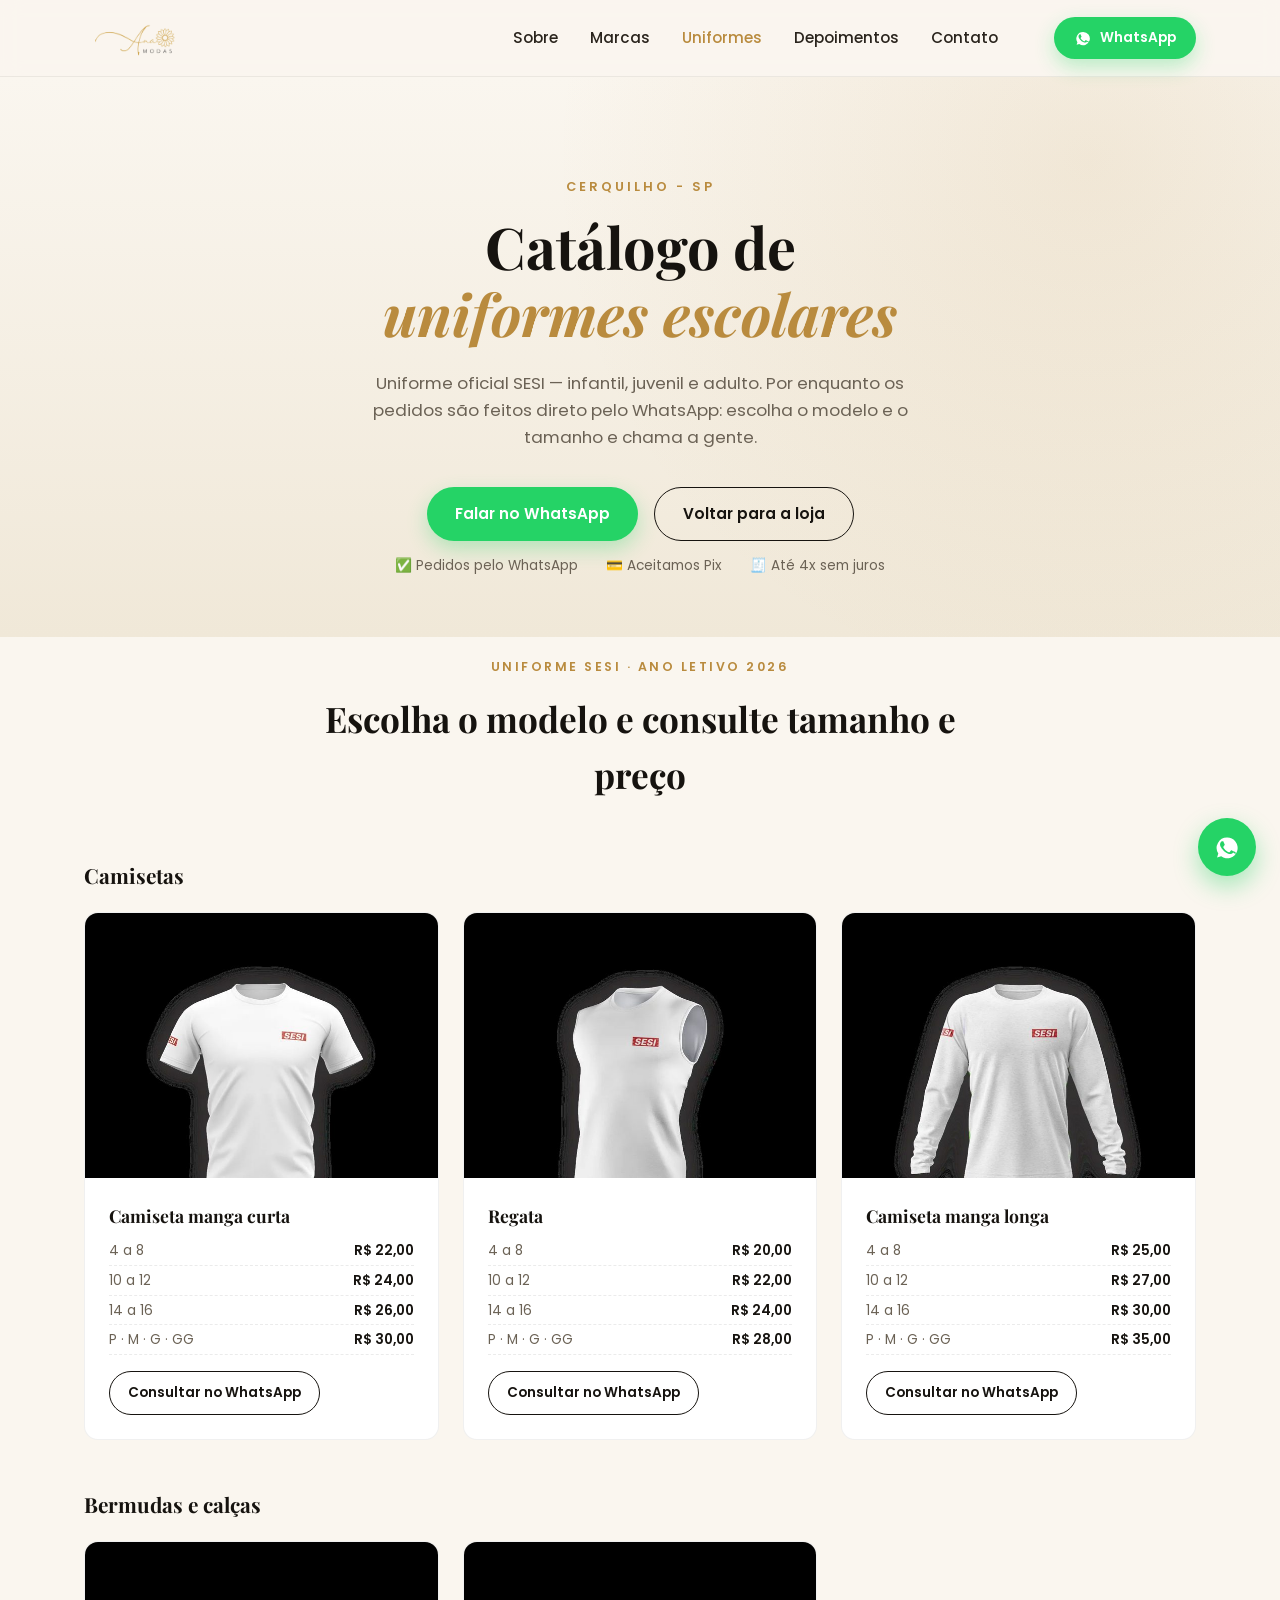
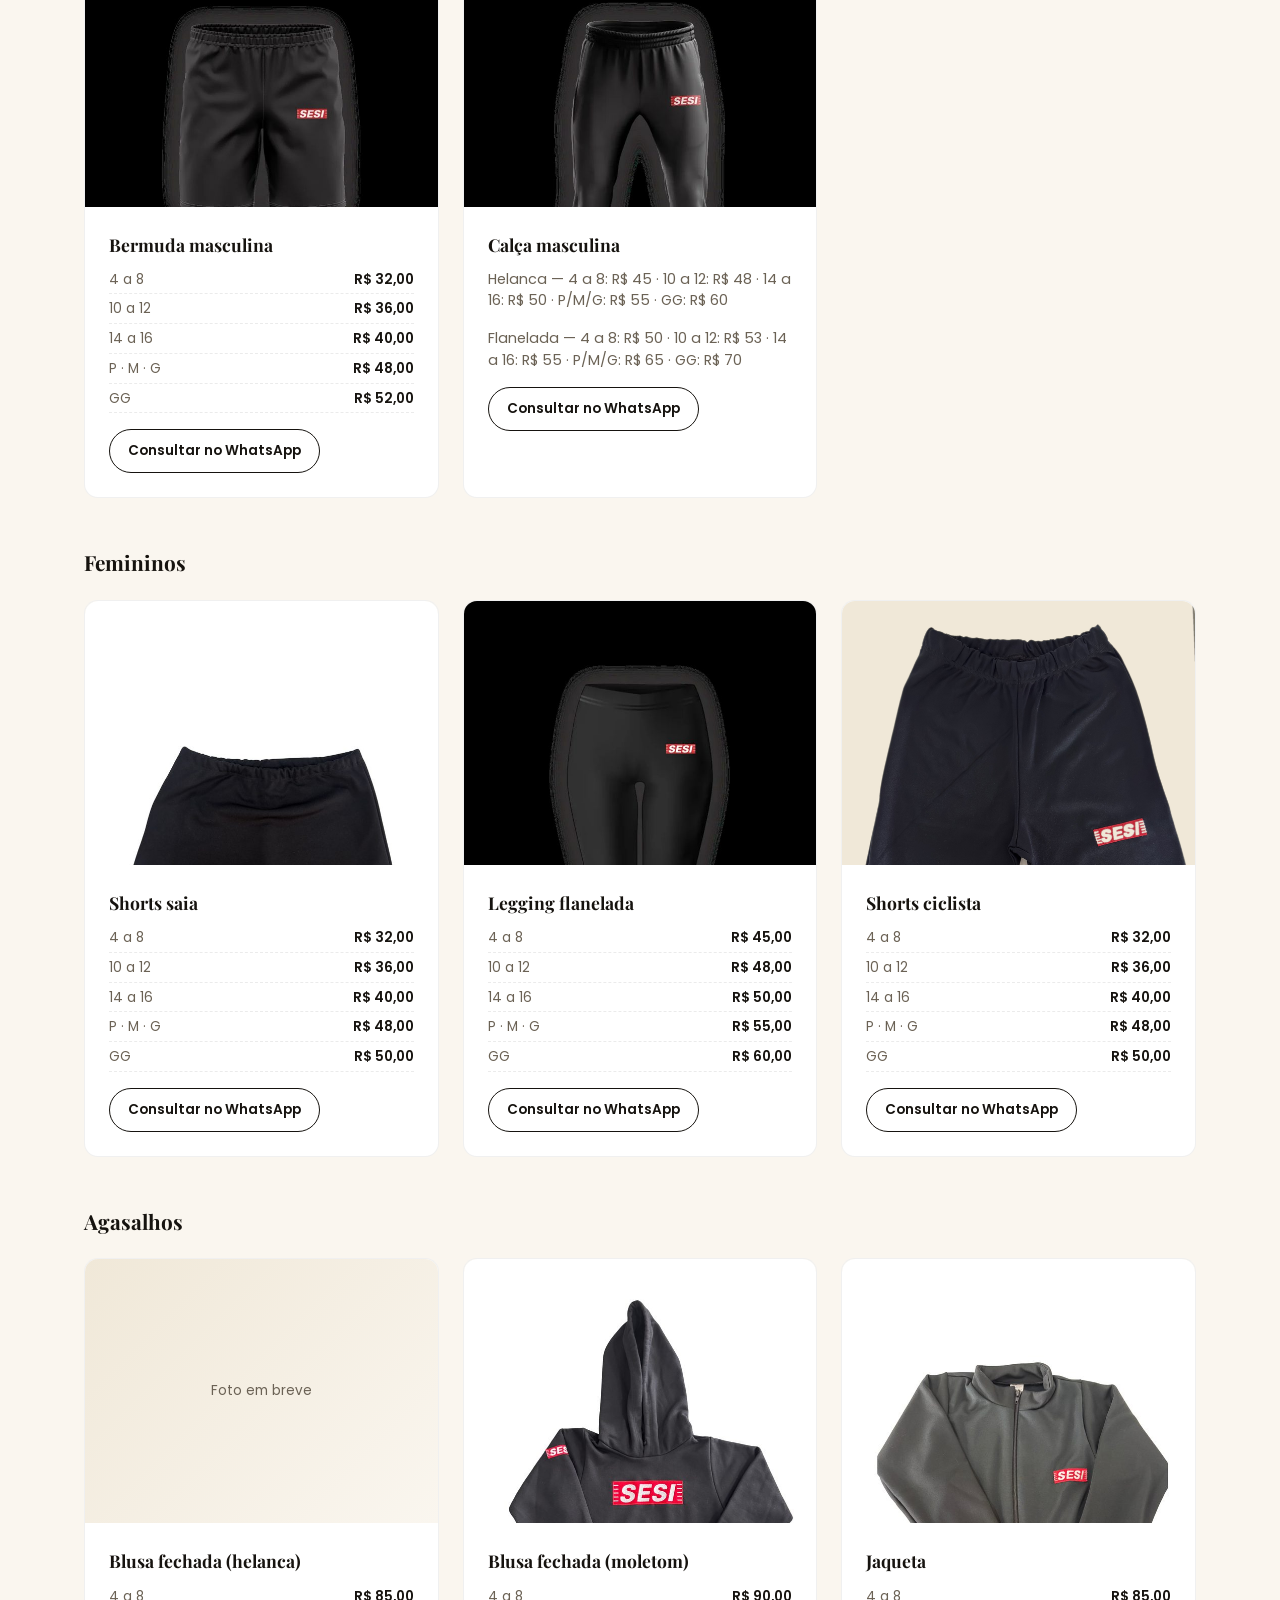
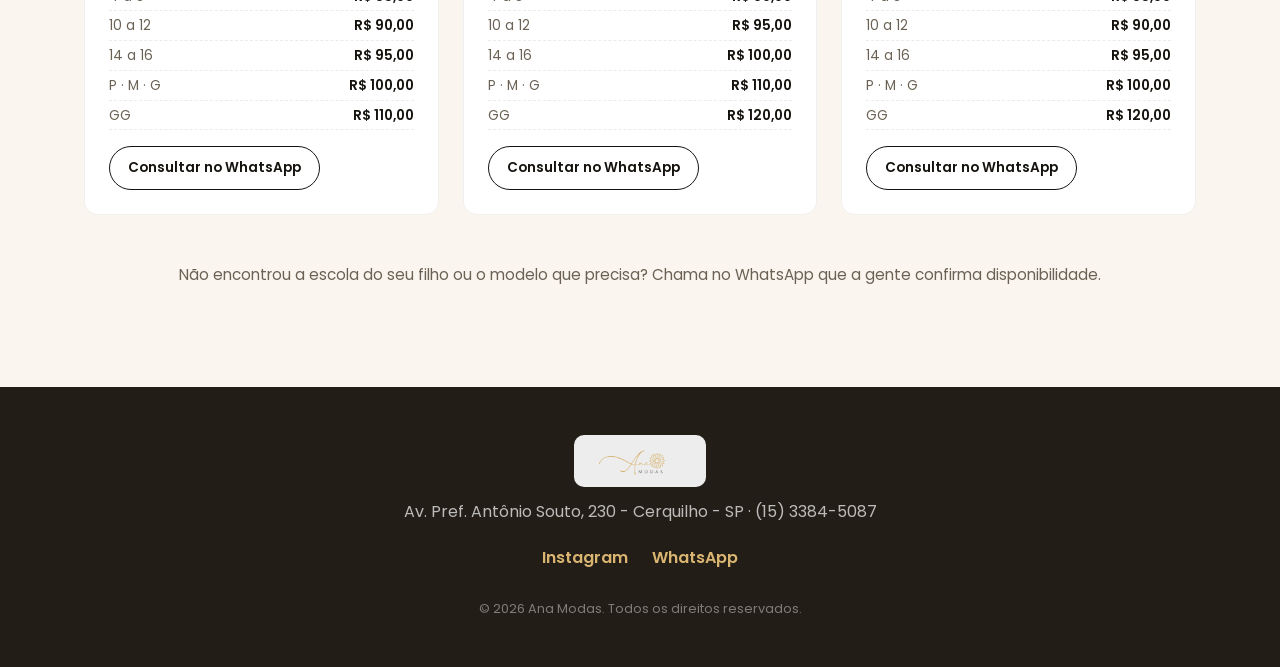
==== uniformes.html @ dacbe4e4 "first commit" ====
<!DOCTYPE html>
<html lang="pt-BR">
<head>
<meta charset="UTF-8">
<meta name="viewport" content="width=device-width, initial-scale=1.0">
<title>Catálogo de Uniformes Escolares | Ana Modas - Cerquilho SP</title>
<meta name="description" content="Catálogo de uniformes escolares da Ana Modas, em Cerquilho - SP. Confira os modelos disponíveis e consulte pelo WhatsApp.">

<link rel="preconnect" href="https://fonts.googleapis.com">
<link rel="preconnect" href="https://fonts.gstatic.com" crossorigin>
<link href="https://fonts.googleapis.com/css2?family=Playfair+Display:ital,wght@0,500;0,600;0,700;1,500&family=Poppins:wght@300;400;500;600;700&display=swap" rel="stylesheet">

<link rel="stylesheet" href="css/style.css?v=5">
</head>
<body>

<!-- HEADER -->
<header class="header" id="header">
  <div class="container header__inner">
    <a href="index.html" class="logo">
      <img src="assets/logo.png" alt="Ana Modas" class="logo__img">
    </a>

    <nav class="nav" id="nav">
      <a href="index.html#sobre">Sobre</a>
      <a href="index.html#marcas">Marcas</a>
      <a href="uniformes.html" class="nav--active">Uniformes</a>
      <a href="index.html#depoimentos">Depoimentos</a>
      <a href="index.html#contato">Contato</a>
    </nav>

    <a href="https://wa.me/551533845087?text=Ol%C3%A1!%20Vi%20o%20cat%C3%A1logo%20de%20uniformes%20no%20site%20e%20gostaria%20de%20saber%20mais." class="btn btn--whatsapp header__cta" target="_blank" rel="noopener">
      <svg viewBox="0 0 24 24" width="18" height="18" fill="currentColor"><path d="M12.04 3.9a8.9 8.9 0 0 0-7.5 13.7L3.5 21l3.5-1a8.9 8.9 0 1 0 5-16.1Zm5.2 12.8c-.2.6-1.3 1.2-1.8 1.3-.5.1-1 .1-1.7-.1-.4-.1-1-.3-1.6-.6-2.9-1.3-4.8-4.2-4.9-4.4-.1-.2-1.2-1.6-1.2-3s.7-2.1 1-2.4c.3-.3.6-.4.8-.4h.6c.2 0 .4 0 .6.5.2.6.8 2 .9 2.1.1.2.1.4 0 .6-.1.2-.2.4-.4.6-.2.2-.4.5-.5.6-.2.2-.4.4-.2.8.2.4.9 1.5 1.9 2.4 1.3 1.2 2.4 1.5 2.8 1.7.4.2.6.2.8-.1.2-.2.8-1 1.1-1.3.3-.3.5-.2.8-.1.3.1 2 1 2.4 1.1.4.2.6.3.7.4.1.3.1.9-.1 1.5Z"/></svg>
      <span>WhatsApp</span>
    </a>

    <button class="nav-toggle" id="navToggle" aria-label="Abrir menu">
      <span></span><span></span><span></span>
    </button>
  </div>
</header>

<!-- HERO -->
<section class="hero hero--catalogo" id="top">
  <div class="container hero__inner">
    <p class="hero__eyebrow">Cerquilho - SP</p>
    <h1 class="hero__title">Catálogo de<br><em>uniformes escolares</em></h1>
    <p class="hero__text">
      Uniforme oficial SESI — infantil, juvenil e adulto. Por enquanto os pedidos
      são feitos direto pelo WhatsApp: escolha o modelo e o tamanho e chama a gente.
    </p>
    <div class="hero__actions">
      <a href="https://wa.me/551533845087?text=Ol%C3%A1!%20Vi%20o%20cat%C3%A1logo%20de%20uniformes%20no%20site%20e%20gostaria%20de%20saber%20mais." class="btn btn--whatsapp" target="_blank" rel="noopener">Falar no WhatsApp</a>
      <a href="index.html" class="btn btn--ghost">Voltar para a loja</a>
    </div>
    <div class="catalogo__perks">
      <span>✅ Pedidos pelo WhatsApp</span>
      <span>💳 Aceitamos Pix</span>
      <span>🧾 Até 4x sem juros</span>
    </div>
  </div>
</section>

<!-- CATÁLOGO SESI -->
<section class="catalogo">
  <div class="container">
    <span class="section-tag section-tag--center">Uniforme SESI · ano letivo 2026</span>
    <h2 class="section-title">Escolha o modelo e consulte tamanho e preço</h2>

    <h3 class="catalogo__group-title">Camisetas</h3>
    <div class="catalogo__grid">
      <article class="uniforme-card">
        <img class="uniforme-card__img" src="assets/uniformes/camiseta-manga-curta.jpg" alt="Camiseta manga curta do uniforme SESI">
        <div class="uniforme-card__body">
          <h3>Camiseta manga curta</h3>
          <ul class="uniforme-card__prices">
            <li><span>4 a 8</span><strong>R$ 22,00</strong></li>
            <li><span>10 a 12</span><strong>R$ 24,00</strong></li>
            <li><span>14 a 16</span><strong>R$ 26,00</strong></li>
            <li><span>P · M · G · GG</span><strong>R$ 30,00</strong></li>
          </ul>
          <a href="https://wa.me/551533845087?text=Ol%C3%A1!%20Tenho%20interesse%20na%20Camiseta%20manga%20curta%20SESI." class="btn btn--ghost btn--sm" target="_blank" rel="noopener">Consultar no WhatsApp</a>
        </div>
      </article>

      <article class="uniforme-card">
        <img class="uniforme-card__img" src="assets/uniformes/regata.jpg" alt="Regata do uniforme SESI">
        <div class="uniforme-card__body">
          <h3>Regata</h3>
          <ul class="uniforme-card__prices">
            <li><span>4 a 8</span><strong>R$ 20,00</strong></li>
            <li><span>10 a 12</span><strong>R$ 22,00</strong></li>
            <li><span>14 a 16</span><strong>R$ 24,00</strong></li>
            <li><span>P · M · G · GG</span><strong>R$ 28,00</strong></li>
          </ul>
          <a href="https://wa.me/551533845087?text=Ol%C3%A1!%20Tenho%20interesse%20na%20Regata%20SESI." class="btn btn--ghost btn--sm" target="_blank" rel="noopener">Consultar no WhatsApp</a>
        </div>
      </article>

      <article class="uniforme-card">
        <img class="uniforme-card__img" src="assets/uniformes/camiseta-manga-longa.jpg" alt="Camiseta manga longa do uniforme SESI">
        <div class="uniforme-card__body">
          <h3>Camiseta manga longa</h3>
          <ul class="uniforme-card__prices">
            <li><span>4 a 8</span><strong>R$ 25,00</strong></li>
            <li><span>10 a 12</span><strong>R$ 27,00</strong></li>
            <li><span>14 a 16</span><strong>R$ 30,00</strong></li>
            <li><span>P · M · G · GG</span><strong>R$ 35,00</strong></li>
          </ul>
          <a href="https://wa.me/551533845087?text=Ol%C3%A1!%20Tenho%20interesse%20na%20Camiseta%20manga%20longa%20SESI." class="btn btn--ghost btn--sm" target="_blank" rel="noopener">Consultar no WhatsApp</a>
        </div>
      </article>
    </div>

    <h3 class="catalogo__group-title">Bermudas e calças</h3>
    <div class="catalogo__grid">
      <article class="uniforme-card">
        <img class="uniforme-card__img" src="assets/uniformes/bermuda-masculina.jpg" alt="Bermuda masculina do uniforme SESI">
        <div class="uniforme-card__body">
          <h3>Bermuda masculina</h3>
          <ul class="uniforme-card__prices">
            <li><span>4 a 8</span><strong>R$ 32,00</strong></li>
            <li><span>10 a 12</span><strong>R$ 36,00</strong></li>
            <li><span>14 a 16</span><strong>R$ 40,00</strong></li>
            <li><span>P · M · G</span><strong>R$ 48,00</strong></li>
            <li><span>GG</span><strong>R$ 52,00</strong></li>
          </ul>
          <a href="https://wa.me/551533845087?text=Ol%C3%A1!%20Tenho%20interesse%20na%20Bermuda%20masculina%20SESI." class="btn btn--ghost btn--sm" target="_blank" rel="noopener">Consultar no WhatsApp</a>
        </div>
      </article>

      <article class="uniforme-card">
        <img class="uniforme-card__img" src="assets/uniformes/calca-masculina.jpg" alt="Calça masculina do uniforme SESI">
        <div class="uniforme-card__body">
          <h3>Calça masculina</h3>
          <p class="uniforme-card__variant">Helanca — 4 a 8: R$ 45 · 10 a 12: R$ 48 · 14 a 16: R$ 50 · P/M/G: R$ 55 · GG: R$ 60</p>
          <p class="uniforme-card__variant">Flanelada — 4 a 8: R$ 50 · 10 a 12: R$ 53 · 14 a 16: R$ 55 · P/M/G: R$ 65 · GG: R$ 70</p>
          <a href="https://wa.me/551533845087?text=Ol%C3%A1!%20Tenho%20interesse%20na%20Cal%C3%A7a%20masculina%20SESI." class="btn btn--ghost btn--sm" target="_blank" rel="noopener">Consultar no WhatsApp</a>
        </div>
      </article>
    </div>

    <h3 class="catalogo__group-title">Femininos</h3>
    <div class="catalogo__grid">
      <article class="uniforme-card">
        <img class="uniforme-card__img" src="assets/uniformes/shorts-saia.jpg" alt="Shorts saia do uniforme SESI">
        <div class="uniforme-card__body">
          <h3>Shorts saia</h3>
          <ul class="uniforme-card__prices">
            <li><span>4 a 8</span><strong>R$ 32,00</strong></li>
            <li><span>10 a 12</span><strong>R$ 36,00</strong></li>
            <li><span>14 a 16</span><strong>R$ 40,00</strong></li>
            <li><span>P · M · G</span><strong>R$ 48,00</strong></li>
            <li><span>GG</span><strong>R$ 50,00</strong></li>
          </ul>
          <a href="https://wa.me/551533845087?text=Ol%C3%A1!%20Tenho%20interesse%20no%20Shorts%20saia%20SESI." class="btn btn--ghost btn--sm" target="_blank" rel="noopener">Consultar no WhatsApp</a>
        </div>
      </article>

      <article class="uniforme-card">
        <img class="uniforme-card__img" src="assets/uniformes/legging-flanelada.jpg" alt="Legging flanelada do uniforme SESI">
        <div class="uniforme-card__body">
          <h3>Legging flanelada</h3>
          <ul class="uniforme-card__prices">
            <li><span>4 a 8</span><strong>R$ 45,00</strong></li>
            <li><span>10 a 12</span><strong>R$ 48,00</strong></li>
            <li><span>14 a 16</span><strong>R$ 50,00</strong></li>
            <li><span>P · M · G</span><strong>R$ 55,00</strong></li>
            <li><span>GG</span><strong>R$ 60,00</strong></li>
          </ul>
          <a href="https://wa.me/551533845087?text=Ol%C3%A1!%20Tenho%20interesse%20na%20Legging%20flanelada%20SESI." class="btn btn--ghost btn--sm" target="_blank" rel="noopener">Consultar no WhatsApp</a>
        </div>
      </article>

      <article class="uniforme-card">
        <img class="uniforme-card__img" src="assets/uniformes/shorts-ciclista.png" alt="Shorts ciclista do uniforme SESI">
        <div class="uniforme-card__body">
          <h3>Shorts ciclista</h3>
          <ul class="uniforme-card__prices">
            <li><span>4 a 8</span><strong>R$ 32,00</strong></li>
            <li><span>10 a 12</span><strong>R$ 36,00</strong></li>
            <li><span>14 a 16</span><strong>R$ 40,00</strong></li>
            <li><span>P · M · G</span><strong>R$ 48,00</strong></li>
            <li><span>GG</span><strong>R$ 50,00</strong></li>
          </ul>
          <a href="https://wa.me/551533845087?text=Ol%C3%A1!%20Tenho%20interesse%20no%20Shorts%20ciclista%20SESI." class="btn btn--ghost btn--sm" target="_blank" rel="noopener">Consultar no WhatsApp</a>
        </div>
      </article>
    </div>

    <h3 class="catalogo__group-title">Agasalhos</h3>
    <div class="catalogo__grid">
      <article class="uniforme-card">
        <div class="uniforme-card__img uniforme-card__img--placeholder" aria-hidden="true">Foto em breve</div>
        <div class="uniforme-card__body">
          <h3>Blusa fechada (helanca)</h3>
          <ul class="uniforme-card__prices">
            <li><span>4 a 8</span><strong>R$ 85,00</strong></li>
            <li><span>10 a 12</span><strong>R$ 90,00</strong></li>
            <li><span>14 a 16</span><strong>R$ 95,00</strong></li>
            <li><span>P · M · G</span><strong>R$ 100,00</strong></li>
            <li><span>GG</span><strong>R$ 110,00</strong></li>
          </ul>
          <a href="https://wa.me/551533845087?text=Ol%C3%A1!%20Tenho%20interesse%20na%20Blusa%20fechada%20(helanca)%20SESI." class="btn btn--ghost btn--sm" target="_blank" rel="noopener">Consultar no WhatsApp</a>
        </div>
      </article>

      <article class="uniforme-card">
        <img class="uniforme-card__img" src="assets/uniformes/blusa-moletom.jpg" alt="Blusa fechada em moletom do uniforme SESI">
        <div class="uniforme-card__body">
          <h3>Blusa fechada (moletom)</h3>
          <ul class="uniforme-card__prices">
            <li><span>4 a 8</span><strong>R$ 90,00</strong></li>
            <li><span>10 a 12</span><strong>R$ 95,00</strong></li>
            <li><span>14 a 16</span><strong>R$ 100,00</strong></li>
            <li><span>P · M · G</span><strong>R$ 110,00</strong></li>
            <li><span>GG</span><strong>R$ 120,00</strong></li>
          </ul>
          <a href="https://wa.me/551533845087?text=Ol%C3%A1!%20Tenho%20interesse%20na%20Blusa%20fechada%20(moletom)%20SESI." class="btn btn--ghost btn--sm" target="_blank" rel="noopener">Consultar no WhatsApp</a>
        </div>
      </article>

      <article class="uniforme-card">
        <img class="uniforme-card__img" src="assets/uniformes/jaqueta.jpg" alt="Jaqueta do uniforme SESI">
        <div class="uniforme-card__body">
          <h3>Jaqueta</h3>
          <ul class="uniforme-card__prices">
            <li><span>4 a 8</span><strong>R$ 85,00</strong></li>
            <li><span>10 a 12</span><strong>R$ 90,00</strong></li>
            <li><span>14 a 16</span><strong>R$ 95,00</strong></li>
            <li><span>P · M · G</span><strong>R$ 100,00</strong></li>
            <li><span>GG</span><strong>R$ 120,00</strong></li>
          </ul>
          <a href="https://wa.me/551533845087?text=Ol%C3%A1!%20Tenho%20interesse%20na%20Jaqueta%20SESI." class="btn btn--ghost btn--sm" target="_blank" rel="noopener">Consultar no WhatsApp</a>
        </div>
      </article>
    </div>

    <p class="catalogo__note">Não encontrou a escola do seu filho ou o modelo que precisa? Chama no WhatsApp que a gente confirma disponibilidade.</p>
  </div>
</section>

<!-- FOOTER -->
<footer class="footer">
  <div class="container footer__inner">
    <a href="index.html" class="logo logo--footer">
      <img src="assets/logo.png" alt="Ana Modas" class="logo__img logo__img--footer">
    </a>
    <p>Av. Pref. Antônio Souto, 230 - Cerquilho - SP · (15) 3384-5087</p>
    <div class="footer__socials">
      <a href="https://www.instagram.com/anamodascerquilho/" target="_blank" rel="noopener">Instagram</a>
      <a href="https://wa.me/551533845087" target="_blank" rel="noopener">WhatsApp</a>
    </div>
    <p class="footer__copy">© <span id="year"></span> Ana Modas. Todos os direitos reservados.</p>
  </div>
</footer>

<a href="https://wa.me/551533845087?text=Ol%C3%A1!%20Vi%20o%20cat%C3%A1logo%20de%20uniformes%20no%20site%20e%20gostaria%20de%20saber%20mais." class="whatsapp-float" target="_blank" rel="noopener" aria-label="Falar no WhatsApp">
  <svg viewBox="0 0 24 24" width="28" height="28" fill="currentColor"><path d="M12.04 3.9a8.9 8.9 0 0 0-7.5 13.7L3.5 21l3.5-1a8.9 8.9 0 1 0 5-16.1Zm5.2 12.8c-.2.6-1.3 1.2-1.8 1.3-.5.1-1 .1-1.7-.1-.4-.1-1-.3-1.6-.6-2.9-1.3-4.8-4.2-4.9-4.4-.1-.2-1.2-1.6-1.2-3s.7-2.1 1-2.4c.3-.3.6-.4.8-.4h.6c.2 0 .4 0 .6.5.2.6.8 2 .9 2.1.1.2.1.4 0 .6-.1.2-.2.4-.4.6-.2.2-.4.5-.5.6-.2.2-.4.4-.2.8.2.4.9 1.5 1.9 2.4 1.3 1.2 2.4 1.5 2.8 1.7.4.2.6.2.8-.1.2-.2.8-1 1.1-1.3.3-.3.5-.2.8-.1.3.1 2 1 2.4 1.1.4.2.6.3.7.4.1.3.1.9-.1 1.5Z"/></svg>
</a>

<script src="js/script.js?v=2"></script>
</body>
</html>
---- css/style.css ----
:root {
  --gold: #b98b3e;
  --gold-light: #d9b571;
  --black: #16130f;
  --black-soft: #221d17;
  --cream: #faf6ef;
  --cream-dark: #f0e8d8;
  --text: #2a241d;
  --text-muted: #6b6255;
  --font-title: 'Playfair Display', serif;
  --font-body: 'Poppins', sans-serif;
  --radius: 14px;
}

* { box-sizing: border-box; margin: 0; padding: 0; }

html { scroll-behavior: smooth; }

body {
  font-family: var(--font-body);
  color: var(--text);
  background: var(--cream);
  line-height: 1.6;
  overflow-x: hidden;
}

img { max-width: 100%; display: block; }

.container {
  width: 100%;
  max-width: 1160px;
  margin: 0 auto;
  padding: 0 24px;
}

a { text-decoration: none; color: inherit; }

h1, h2 { font-family: var(--font-title); color: var(--black); }

/* ---------- BUTTONS ---------- */
.btn {
  display: inline-flex;
  align-items: center;
  gap: 8px;
  padding: 14px 28px;
  border-radius: 999px;
  font-weight: 600;
  font-size: 0.95rem;
  transition: transform 0.2s ease, box-shadow 0.2s ease, background 0.2s ease;
  white-space: nowrap;
}
.btn--whatsapp {
  background: #25D366;
  color: #fff;
  box-shadow: 0 8px 20px rgba(37, 211, 102, 0.3);
}
.btn--whatsapp:hover { transform: translateY(-2px); box-shadow: 0 12px 26px rgba(37, 211, 102, 0.4); }
.btn--ghost {
  background: transparent;
  color: var(--black);
  border: 1.5px solid var(--black);
}
.btn--ghost:hover { background: var(--black); color: #fff; }

/* ---------- HEADER ---------- */
.header {
  position: sticky;
  top: 0;
  z-index: 100;
  background: rgba(250, 246, 239, 0.9);
  backdrop-filter: blur(10px);
  border-bottom: 1px solid rgba(0,0,0,0.06);
}
.header__inner {
  display: flex;
  align-items: center;
  justify-content: space-between;
  gap: 24px;
  padding-top: 16px;
  padding-bottom: 16px;
}
.logo {
  font-family: var(--font-title);
  font-size: 1.5rem;
  font-weight: 600;
  color: var(--black);
  letter-spacing: 0.5px;
}
.logo span { color: var(--gold); font-style: italic; }
.logo { display: inline-flex; align-items: center; }
.logo__img { height: 44px; width: auto; }
.logo__img--footer {
  height: 52px;
  background: rgba(255,255,255,0.92);
  padding: 8px 16px;
  border-radius: 10px;
}

.nav {
  display: flex;
  gap: 32px;
  margin-left: auto;
  margin-right: 32px;
}
.nav a {
  font-size: 0.95rem;
  font-weight: 500;
  color: var(--text);
  position: relative;
}
.nav a:hover { color: var(--gold); }

.header__cta { padding: 10px 20px; font-size: 0.85rem; }

.nav-toggle {
  display: none;
  flex-direction: column;
  gap: 5px;
  background: none;
  border: none;
  cursor: pointer;
  padding: 8px;
}
.nav-toggle span {
  width: 24px;
  height: 2px;
  background: var(--black);
  border-radius: 2px;
}

/* ---------- HERO ---------- */
.hero {
  padding: 100px 0 80px;
  background:
    radial-gradient(circle at 85% 15%, rgba(185,139,62,0.12), transparent 45%),
    linear-gradient(180deg, var(--cream) 0%, var(--cream-dark) 100%);
  text-align: center;
}
.hero__inner { max-width: 780px; }
.hero__eyebrow {
  text-transform: uppercase;
  letter-spacing: 3px;
  font-size: 0.8rem;
  font-weight: 600;
  color: var(--gold);
  margin-bottom: 16px;
}
.hero__title {
  font-size: clamp(2.2rem, 5vw, 3.6rem);
  line-height: 1.15;
  margin-bottom: 24px;
}
.hero__title em { color: var(--gold); font-style: italic; }
.hero__text {
  font-size: 1.05rem;
  color: var(--text-muted);
  max-width: 560px;
  margin: 0 auto 36px;
}
.hero__actions {
  display: flex;
  justify-content: center;
  gap: 16px;
  flex-wrap: wrap;
  margin-bottom: 14px;
}
.hero__trigger {
  font-size: 0.82rem;
  color: var(--text-muted);
  margin-bottom: 42px;
}
.hero__badges {
  display: flex;
  justify-content: center;
  gap: 40px;
  flex-wrap: wrap;
}
.badge { display: flex; flex-direction: column; align-items: center; }
.badge strong { font-family: var(--font-title); font-size: 1.6rem; color: var(--black); }
.badge span { font-size: 0.8rem; color: var(--text-muted); }

.badge--status strong {
  font-family: var(--font-body);
  font-size: 0.9rem;
  color: #2fa84a;
}
.badge--status.is-closed strong { color: #b3413a; }

#storeStatusInline {
  font-size: 0.8rem;
  font-weight: 600;
  color: #2fa84a;
}
#storeStatusInline.is-closed { color: #8a8378; }

.contato__actions {
  display: flex;
  gap: 16px;
  flex-wrap: wrap;
}
.btn--ghost-light {
  border-color: rgba(255,255,255,0.4);
  color: #fff;
}
.btn--ghost-light:hover { background: #fff; color: var(--black); }

/* ---------- SECTION SHARED ---------- */
.section-tag {
  display: inline-block;
  text-transform: uppercase;
  letter-spacing: 2.5px;
  font-size: 0.78rem;
  font-weight: 600;
  color: var(--gold);
  margin-bottom: 14px;
}
.section-tag--center { display: block; text-align: center; }
.section-title {
  text-align: center;
  font-size: clamp(1.6rem, 3.5vw, 2.2rem);
  max-width: 640px;
  margin: 0 auto 56px;
}

/* ---------- SOBRE ---------- */
.sobre { padding: 100px 0; }
.sobre__inner {
  display: grid;
  grid-template-columns: 1.1fr 0.9fr;
  gap: 64px;
  align-items: center;
}
.sobre__text h2 {
  font-size: clamp(1.6rem, 3.5vw, 2.1rem);
  margin: 8px 0 20px;
}
.sobre__text p {
  color: var(--text-muted);
  margin-bottom: 32px;
}
.info-list { display: flex; flex-direction: column; gap: 18px; }
.info-list li {
  display: flex;
  flex-direction: column;
  border-left: 2px solid var(--gold);
  padding-left: 16px;
}
.info-list strong { font-size: 0.85rem; text-transform: uppercase; letter-spacing: 1px; color: var(--black); }
.info-list span { color: var(--text-muted); font-size: 0.95rem; }

.sobre__media { position: relative; }
.sobre__frame {
  aspect-ratio: 4 / 5;
  width: 100%;
  border-radius: var(--radius);
  object-fit: cover;
  object-position: center 30%;
  display: block;
  box-shadow: 0 24px 48px rgba(0,0,0,0.18);
}

/* ---------- MARCAS ---------- */
.marcas { padding: 100px 0; background: var(--cream-dark); }
.marcas__grid {
  display: grid;
  grid-template-columns: repeat(4, 1fr);
  gap: 20px;
}
.marca-card {
  background: #fff;
  border: 1px solid rgba(0,0,0,0.06);
  border-radius: var(--radius);
  padding: 32px 16px;
  text-align: center;
  font-family: var(--font-title);
  font-size: 1.15rem;
  font-weight: 600;
  color: var(--black);
  transition: transform 0.2s ease, box-shadow 0.2s ease, border-color 0.2s ease;
}
.marca-card:hover {
  transform: translateY(-4px);
  box-shadow: 0 12px 28px rgba(0,0,0,0.06);
  border-color: var(--gold-light);
  color: var(--gold);
}

/* ---------- UNIFORMES TEASER ---------- */
.uniformes-teaser { padding: 64px 0; background: var(--cream); }
.uniformes-teaser__inner {
  display: flex;
  align-items: center;
  justify-content: space-between;
  gap: 32px;
  flex-wrap: wrap;
  border: 1px solid rgba(0,0,0,0.08);
  border-radius: var(--radius);
  padding: 40px;
}
.uniformes-teaser__inner h2 {
  font-size: clamp(1.3rem, 3vw, 1.7rem);
  margin: 6px 0 10px;
}
.uniformes-teaser__inner p { color: var(--text-muted); max-width: 480px; }

/* ---------- DEPOIMENTOS ---------- */
.depoimentos { padding: 100px 0; }
.depoimentos__grid {
  display: grid;
  grid-template-columns: repeat(3, 1fr);
  gap: 24px;
}
.depoimento-card {
  background: #fff;
  border-radius: var(--radius);
  padding: 32px;
  border: 1px solid rgba(0,0,0,0.06);
}
.stars { color: var(--gold); letter-spacing: 2px; margin-bottom: 16px; }
.depoimento-card p { font-style: italic; color: var(--text); margin-bottom: 20px; }
.depoimento-card cite { font-size: 0.85rem; color: var(--text-muted); font-style: normal; font-weight: 500; }

/* ---------- CONTATO ---------- */
.contato { padding: 100px 0; background: var(--black); color: #fff; }
.contato__inner {
  display: grid;
  grid-template-columns: 1fr 1fr;
  gap: 56px;
  align-items: center;
}
.contato h2 {
  color: #fff;
  font-size: clamp(1.6rem, 3.5vw, 2.1rem);
  margin: 8px 0 16px;
}
.contato > .container > .contato__text > p,
.contato__text p { color: rgba(255,255,255,0.7); margin-bottom: 28px; }
.contato__list { display: flex; flex-direction: column; gap: 14px; margin-bottom: 32px; }
.contato__list li { color: rgba(255,255,255,0.85); font-size: 0.95rem; }
.contato__list a { color: var(--gold-light); font-weight: 600; }

.contato__map {
  border-radius: var(--radius);
  overflow: hidden;
  min-height: 340px;
  border: 1px solid rgba(255,255,255,0.1);
}

/* ---------- CATÁLOGO DE UNIFORMES ---------- */
.hero--catalogo { padding-bottom: 60px; }
.nav a.nav--active { color: var(--gold); }

.catalogo__perks {
  display: flex;
  justify-content: center;
  gap: 28px;
  flex-wrap: wrap;
  font-size: 0.85rem;
  color: var(--text-muted);
  margin-top: 8px;
}

.catalogo { padding: 20px 0 100px; }
.catalogo__group-title {
  font-family: var(--font-title);
  font-size: 1.3rem;
  color: var(--black);
  margin: 48px 0 20px;
}
.catalogo__group-title:first-of-type { margin-top: 0; }

.catalogo__grid {
  display: grid;
  grid-template-columns: repeat(3, 1fr);
  gap: 24px;
}
.uniforme-card {
  background: #fff;
  border: 1px solid rgba(0,0,0,0.06);
  border-radius: var(--radius);
  overflow: hidden;
  display: flex;
  flex-direction: column;
}
.uniforme-card__img {
  aspect-ratio: 4 / 3;
  width: 100%;
  object-fit: cover;
  object-position: top;
  background: var(--cream-dark);
}
.uniforme-card__img--placeholder {
  background:
    linear-gradient(135deg, var(--cream-dark), var(--cream)),
    repeating-linear-gradient(45deg, rgba(185,139,62,0.08) 0 2px, transparent 2px 16px);
  display: flex;
  align-items: center;
  justify-content: center;
  color: var(--text-muted);
  font-size: 0.85rem;
  text-align: center;
  padding: 20px;
}
.uniforme-card__body { padding: 24px; display: flex; flex-direction: column; gap: 10px; }
.uniforme-card__body h3 {
  font-family: var(--font-title);
  font-size: 1.1rem;
  color: var(--black);
}
.uniforme-card__body p { font-size: 0.9rem; color: var(--text-muted); margin-bottom: 6px; }
.btn--sm { padding: 10px 18px; font-size: 0.85rem; align-self: flex-start; }

.uniforme-card__prices { display: flex; flex-direction: column; gap: 4px; margin-bottom: 6px; }
.uniforme-card__prices li {
  display: flex;
  justify-content: space-between;
  font-size: 0.85rem;
  color: var(--text-muted);
  border-bottom: 1px dashed rgba(0,0,0,0.08);
  padding-bottom: 3px;
}
.uniforme-card__prices strong { color: var(--black); font-weight: 600; }

.uniforme-card__variant { font-size: 0.82rem; line-height: 1.5; }

.catalogo__note {
  text-align: center;
  color: var(--text-muted);
  margin-top: 48px;
  font-size: 0.95rem;
}

@media (max-width: 900px) {
  .catalogo__grid { grid-template-columns: repeat(2, 1fr); }
}
@media (max-width: 620px) {
  .catalogo__grid { grid-template-columns: 1fr; }
}

/* ---------- FOOTER ---------- */
.footer { padding: 48px 0; background: var(--black-soft); color: rgba(255,255,255,0.7); text-align: center; }
.footer__inner { display: flex; flex-direction: column; align-items: center; gap: 12px; }
.logo--footer { color: #fff; }
.logo--footer span { color: var(--gold-light); }
.footer__socials { display: flex; gap: 24px; margin: 8px 0; }
.footer__socials a { font-weight: 600; color: var(--gold-light); }
.footer__copy { font-size: 0.8rem; opacity: 0.6; margin-top: 8px; }

/* ---------- WHATSAPP FLOAT ---------- */
.whatsapp-float {
  position: fixed;
  bottom: 24px;
  right: 24px;
  width: 58px;
  height: 58px;
  border-radius: 50%;
  background: #25D366;
  color: #fff;
  display: flex;
  align-items: center;
  justify-content: center;
  box-shadow: 0 10px 24px rgba(37, 211, 102, 0.4);
  z-index: 200;
  transition: transform 0.2s ease;
}
.whatsapp-float:hover { transform: scale(1.08); }

/* ---------- RESPONSIVE ---------- */
@media (max-width: 900px) {
  .sobre__inner, .contato__inner { grid-template-columns: 1fr; }
  .sobre__media { order: -1; }
  .marcas__grid { grid-template-columns: repeat(2, 1fr); }
  .depoimentos__grid { grid-template-columns: 1fr; }
}

@media (max-width: 760px) {
  .header__cta { padding: 10px 16px; font-size: 0.8rem; }
  .header__cta span { display: none; }
  .nav { display: none; }
  .nav-toggle { display: flex; }
  .header.nav-open .nav {
    display: flex;
    position: absolute;
    top: 100%;
    left: 0;
    right: 0;
    flex-direction: column;
    background: var(--cream);
    padding: 24px;
    gap: 20px;
    border-bottom: 1px solid rgba(0,0,0,0.06);
  }
}
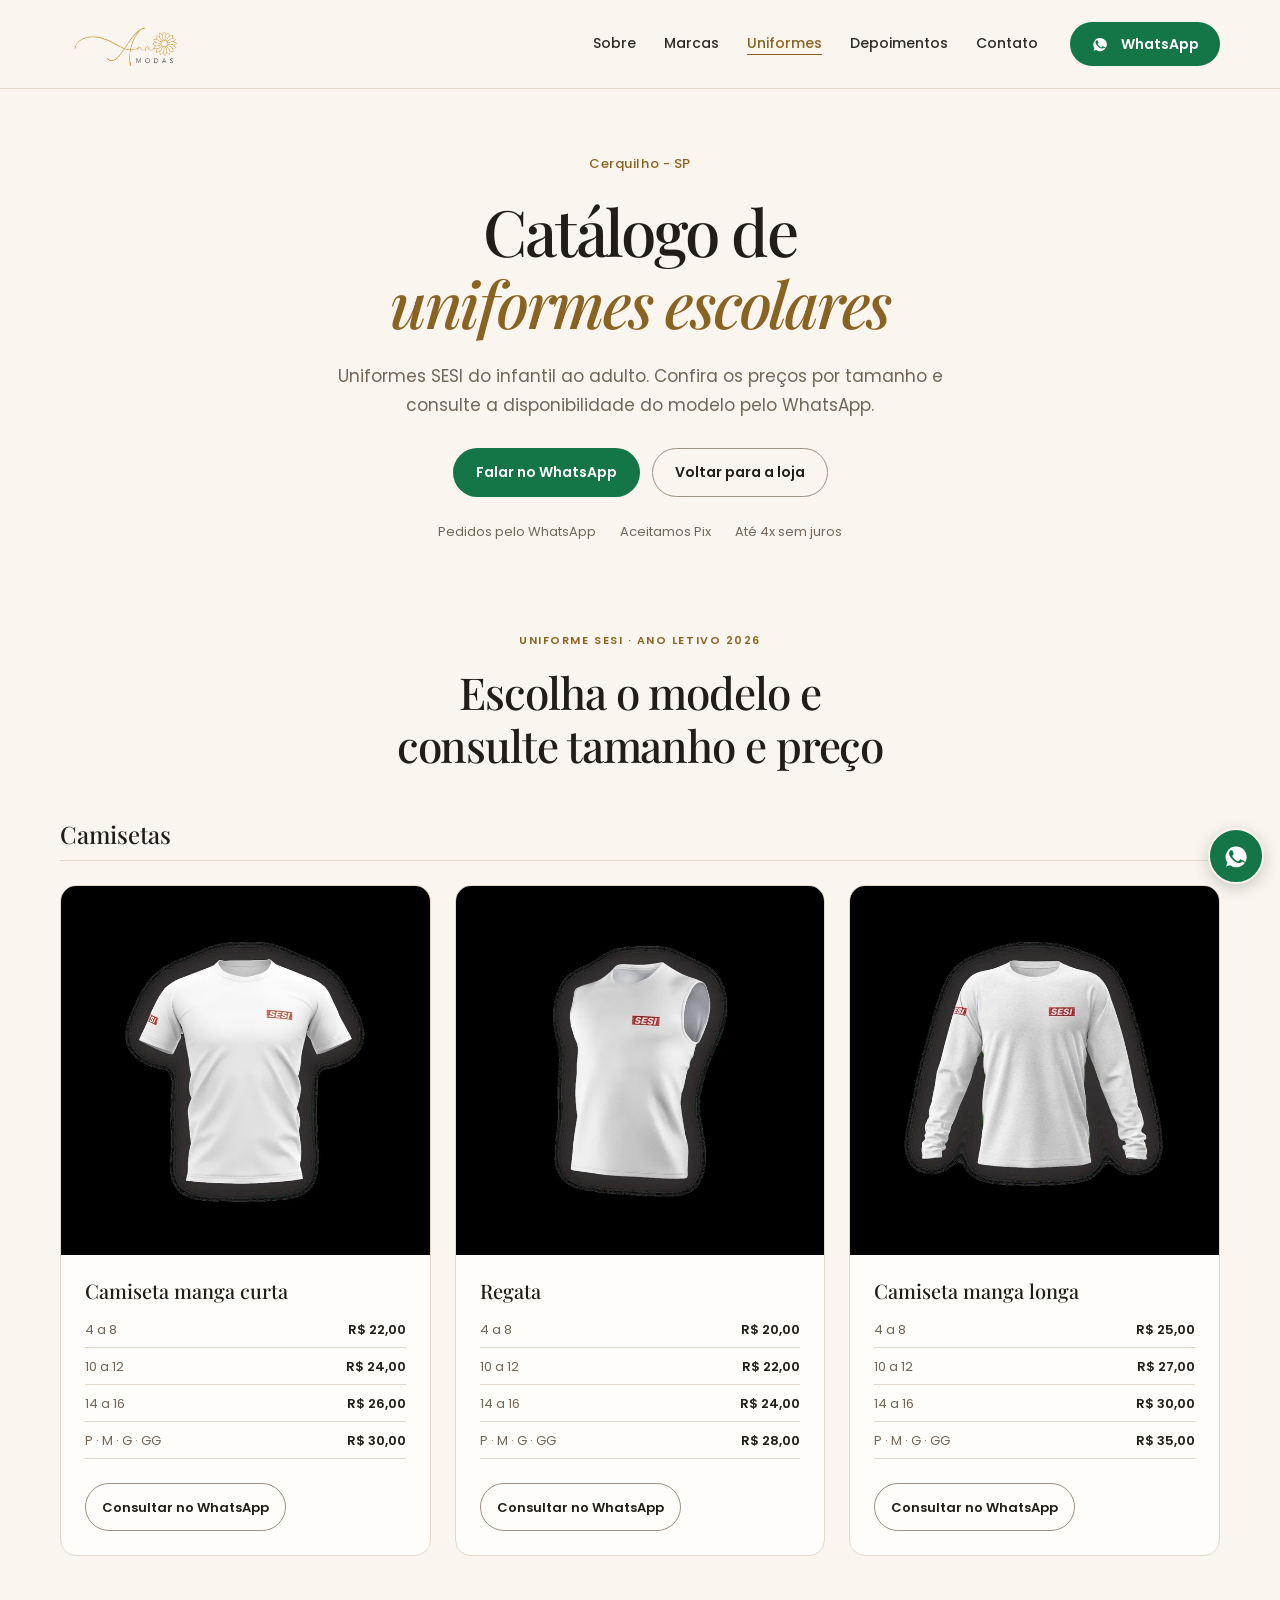
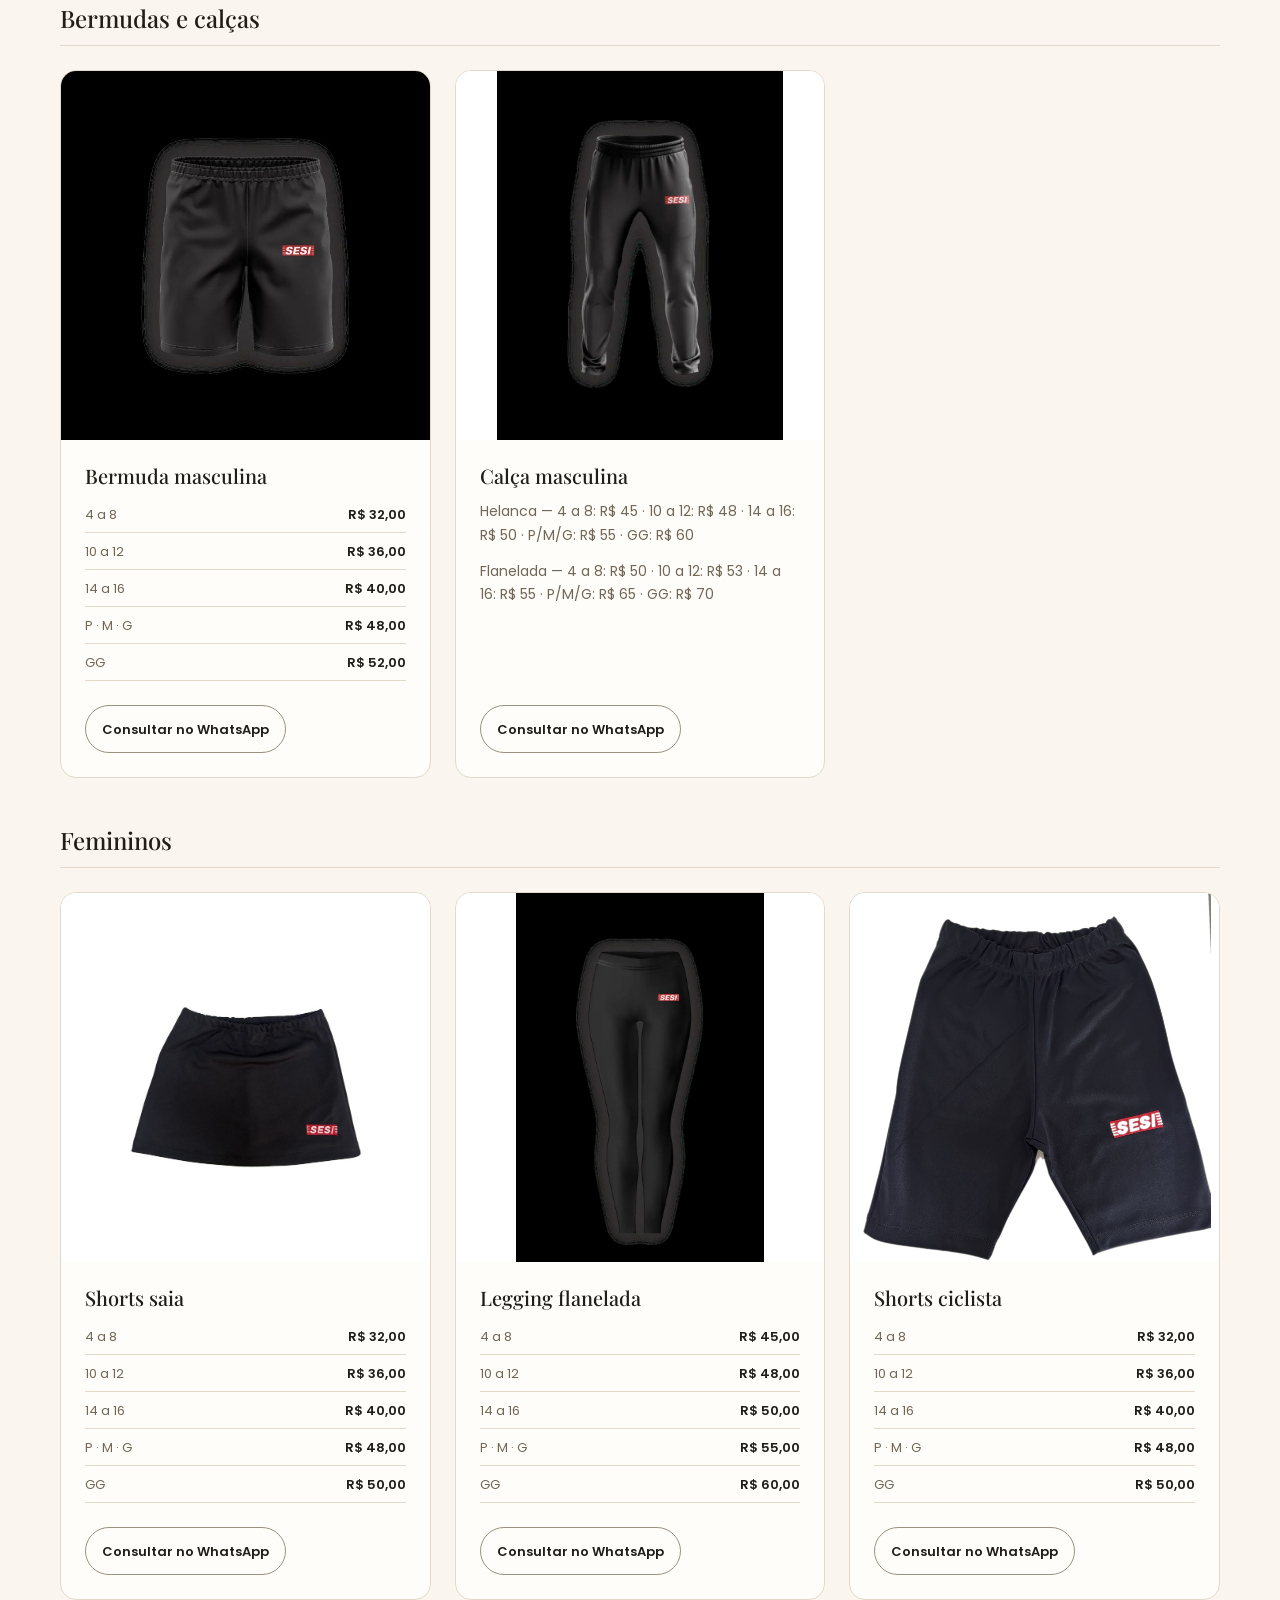
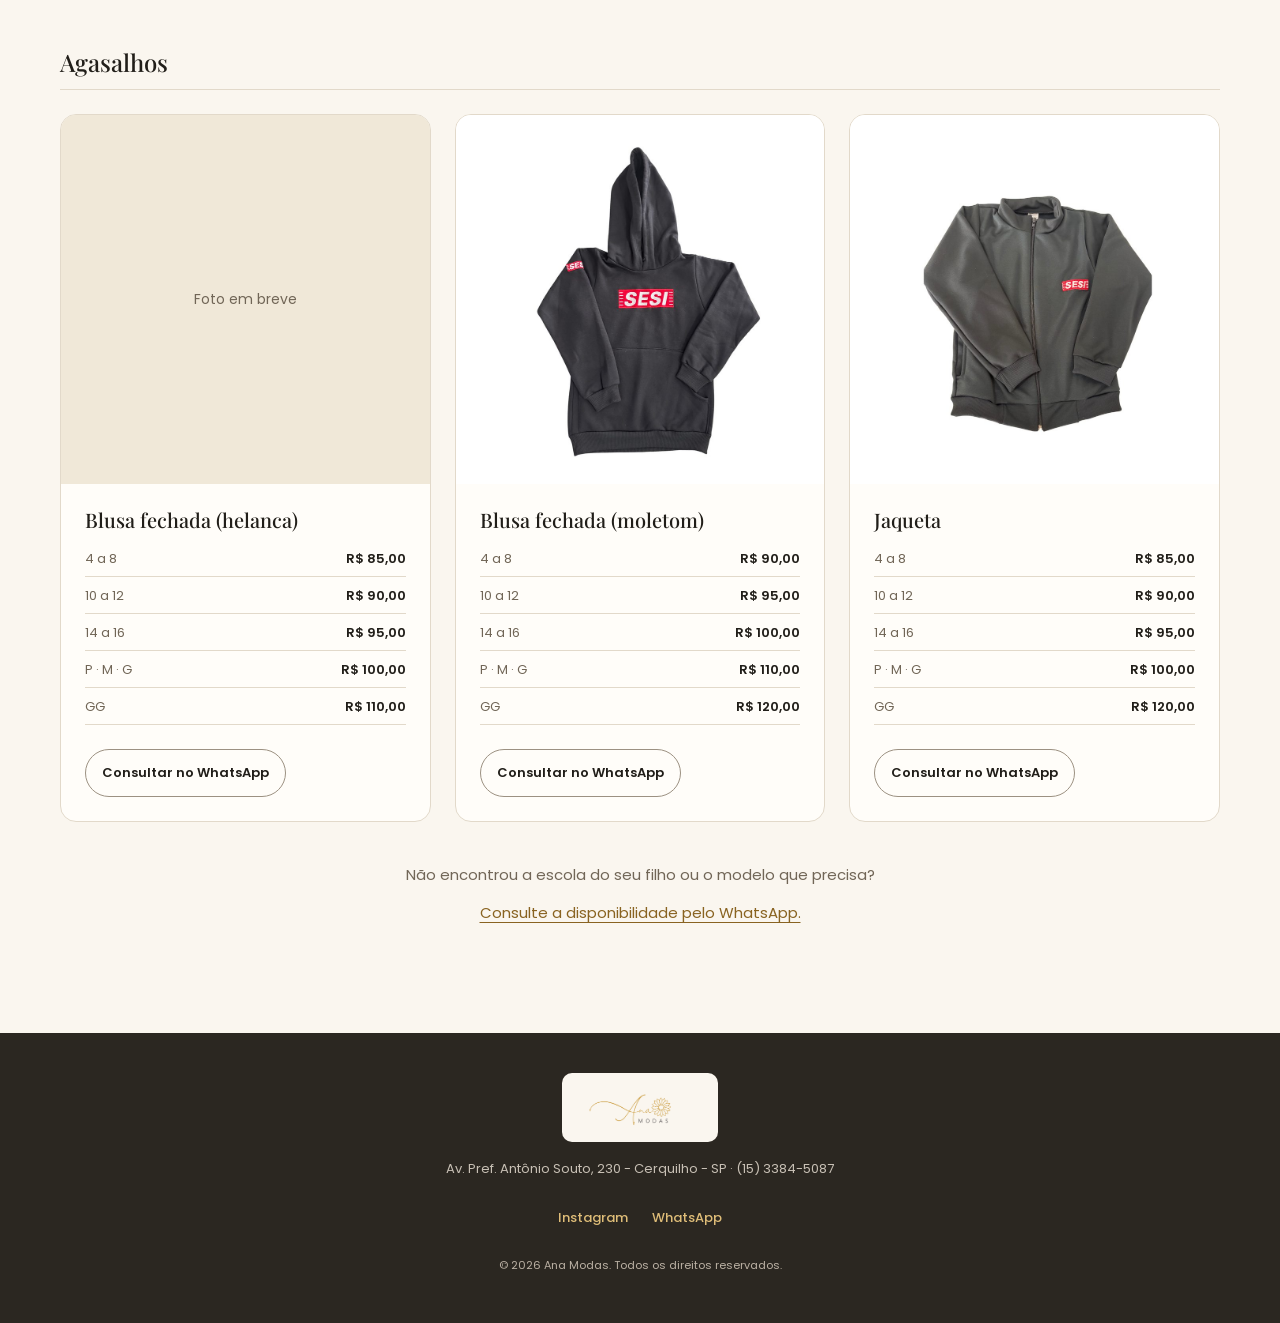
==== commit e7449356: "Melhora layout, responsividade e acessibilidade da landing page" ====
--- a/uniformes.html
+++ b/uniformes.html
@@ -10,53 +10,55 @@
 <link rel="preconnect" href="https://fonts.gstatic.com" crossorigin>
 <link href="https://fonts.googleapis.com/css2?family=Playfair+Display:ital,wght@0,500;0,600;0,700;1,500&family=Poppins:wght@300;400;500;600;700&display=swap" rel="stylesheet">
 
-<link rel="stylesheet" href="css/style.css?v=5">
+<link rel="stylesheet" href="css/style.css?v=6">
 </head>
 <body>
+<a href="#conteudo" class="skip-link">Pular para o conteúdo</a>
 
 <!-- HEADER -->
 <header class="header" id="header">
   <div class="container header__inner">
     <a href="index.html" class="logo">
-      <img src="assets/logo.png" alt="Ana Modas" class="logo__img">
+      <img src="assets/logo.png" alt="Ana Modas" class="logo__img" width="2400" height="871">
     </a>
 
-    <nav class="nav" id="nav">
+    <nav class="nav" id="nav" aria-label="Navegação principal">
       <a href="index.html#sobre">Sobre</a>
       <a href="index.html#marcas">Marcas</a>
-      <a href="uniformes.html" class="nav--active">Uniformes</a>
+      <a href="uniformes.html" class="nav--active" aria-current="page">Uniformes</a>
       <a href="index.html#depoimentos">Depoimentos</a>
       <a href="index.html#contato">Contato</a>
     </nav>
 
-    <a href="https://wa.me/551533845087?text=Ol%C3%A1!%20Vi%20o%20cat%C3%A1logo%20de%20uniformes%20no%20site%20e%20gostaria%20de%20saber%20mais." class="btn btn--whatsapp header__cta" target="_blank" rel="noopener">
-      <svg viewBox="0 0 24 24" width="18" height="18" fill="currentColor"><path d="M12.04 3.9a8.9 8.9 0 0 0-7.5 13.7L3.5 21l3.5-1a8.9 8.9 0 1 0 5-16.1Zm5.2 12.8c-.2.6-1.3 1.2-1.8 1.3-.5.1-1 .1-1.7-.1-.4-.1-1-.3-1.6-.6-2.9-1.3-4.8-4.2-4.9-4.4-.1-.2-1.2-1.6-1.2-3s.7-2.1 1-2.4c.3-.3.6-.4.8-.4h.6c.2 0 .4 0 .6.5.2.6.8 2 .9 2.1.1.2.1.4 0 .6-.1.2-.2.4-.4.6-.2.2-.4.5-.5.6-.2.2-.4.4-.2.8.2.4.9 1.5 1.9 2.4 1.3 1.2 2.4 1.5 2.8 1.7.4.2.6.2.8-.1.2-.2.8-1 1.1-1.3.3-.3.5-.2.8-.1.3.1 2 1 2.4 1.1.4.2.6.3.7.4.1.3.1.9-.1 1.5Z"/></svg>
+    <a href="https://wa.me/551533845087?text=Ol%C3%A1!%20Vi%20o%20cat%C3%A1logo%20de%20uniformes%20no%20site%20e%20gostaria%20de%20saber%20mais." class="btn btn--whatsapp header__cta" aria-label="Falar no WhatsApp" target="_blank" rel="noopener">
+      <svg aria-hidden="true" focusable="false" viewBox="0 0 24 24" width="18" height="18" fill="currentColor"><path d="M12.04 3.9a8.9 8.9 0 0 0-7.5 13.7L3.5 21l3.5-1a8.9 8.9 0 1 0 5-16.1Zm5.2 12.8c-.2.6-1.3 1.2-1.8 1.3-.5.1-1 .1-1.7-.1-.4-.1-1-.3-1.6-.6-2.9-1.3-4.8-4.2-4.9-4.4-.1-.2-1.2-1.6-1.2-3s.7-2.1 1-2.4c.3-.3.6-.4.8-.4h.6c.2 0 .4 0 .6.5.2.6.8 2 .9 2.1.1.2.1.4 0 .6-.1.2-.2.4-.4.6-.2.2-.4.5-.5.6-.2.2-.4.4-.2.8.2.4.9 1.5 1.9 2.4 1.3 1.2 2.4 1.5 2.8 1.7.4.2.6.2.8-.1.2-.2.8-1 1.1-1.3.3-.3.5-.2.8-.1.3.1 2 1 2.4 1.1.4.2.6.3.7.4.1.3.1.9-.1 1.5Z"/></svg>
       <span>WhatsApp</span>
     </a>
 
-    <button class="nav-toggle" id="navToggle" aria-label="Abrir menu">
+    <button class="nav-toggle" id="navToggle" type="button" aria-label="Abrir menu" aria-expanded="false" aria-controls="nav" hidden>
       <span></span><span></span><span></span>
     </button>
   </div>
 </header>
 
+<main id="conteudo" tabindex="-1">
 <!-- HERO -->
 <section class="hero hero--catalogo" id="top">
   <div class="container hero__inner">
     <p class="hero__eyebrow">Cerquilho - SP</p>
     <h1 class="hero__title">Catálogo de<br><em>uniformes escolares</em></h1>
     <p class="hero__text">
-      Uniforme oficial SESI — infantil, juvenil e adulto. Por enquanto os pedidos
-      são feitos direto pelo WhatsApp: escolha o modelo e o tamanho e chama a gente.
+      Uniformes SESI do infantil ao adulto. Confira os preços por tamanho
+      e consulte a disponibilidade do modelo pelo WhatsApp.
     </p>
     <div class="hero__actions">
       <a href="https://wa.me/551533845087?text=Ol%C3%A1!%20Vi%20o%20cat%C3%A1logo%20de%20uniformes%20no%20site%20e%20gostaria%20de%20saber%20mais." class="btn btn--whatsapp" target="_blank" rel="noopener">Falar no WhatsApp</a>
       <a href="index.html" class="btn btn--ghost">Voltar para a loja</a>
     </div>
     <div class="catalogo__perks">
-      <span>✅ Pedidos pelo WhatsApp</span>
-      <span>💳 Aceitamos Pix</span>
-      <span>🧾 Até 4x sem juros</span>
+      <span>Pedidos pelo WhatsApp</span>
+      <span>Aceitamos Pix</span>
+      <span>Até 4x sem juros</span>
     </div>
   </div>
 </section>
@@ -70,7 +72,7 @@
     <h3 class="catalogo__group-title">Camisetas</h3>
     <div class="catalogo__grid">
       <article class="uniforme-card">
-        <img class="uniforme-card__img" src="assets/uniformes/camiseta-manga-curta.jpg" alt="Camiseta manga curta do uniforme SESI">
+        <img class="uniforme-card__img" src="assets/uniformes/camiseta-manga-curta.jpg" alt="Camiseta manga curta do uniforme SESI" width="700" height="700" loading="lazy" decoding="async">
         <div class="uniforme-card__body">
           <h3>Camiseta manga curta</h3>
           <ul class="uniforme-card__prices">
@@ -84,7 +86,7 @@
       </article>
 
       <article class="uniforme-card">
-        <img class="uniforme-card__img" src="assets/uniformes/regata.jpg" alt="Regata do uniforme SESI">
+        <img class="uniforme-card__img" src="assets/uniformes/regata.jpg" alt="Regata do uniforme SESI" width="700" height="700" loading="lazy" decoding="async">
         <div class="uniforme-card__body">
           <h3>Regata</h3>
           <ul class="uniforme-card__prices">
@@ -98,7 +100,7 @@
       </article>
 
       <article class="uniforme-card">
-        <img class="uniforme-card__img" src="assets/uniformes/camiseta-manga-longa.jpg" alt="Camiseta manga longa do uniforme SESI">
+        <img class="uniforme-card__img" src="assets/uniformes/camiseta-manga-longa.jpg" alt="Camiseta manga longa do uniforme SESI" width="700" height="700" loading="lazy" decoding="async">
         <div class="uniforme-card__body">
           <h3>Camiseta manga longa</h3>
           <ul class="uniforme-card__prices">
@@ -115,7 +117,7 @@
     <h3 class="catalogo__group-title">Bermudas e calças</h3>
     <div class="catalogo__grid">
       <article class="uniforme-card">
-        <img class="uniforme-card__img" src="assets/uniformes/bermuda-masculina.jpg" alt="Bermuda masculina do uniforme SESI">
+        <img class="uniforme-card__img" src="assets/uniformes/bermuda-masculina.jpg" alt="Bermuda masculina do uniforme SESI" width="700" height="700" loading="lazy" decoding="async">
         <div class="uniforme-card__body">
           <h3>Bermuda masculina</h3>
           <ul class="uniforme-card__prices">
@@ -130,7 +132,7 @@
       </article>
 
       <article class="uniforme-card">
-        <img class="uniforme-card__img" src="assets/uniformes/calca-masculina.jpg" alt="Calça masculina do uniforme SESI">
+        <img class="uniforme-card__img" src="assets/uniformes/calca-masculina.jpg" alt="Calça masculina do uniforme SESI" width="700" height="901" loading="lazy" decoding="async">
         <div class="uniforme-card__body">
           <h3>Calça masculina</h3>
           <p class="uniforme-card__variant">Helanca — 4 a 8: R$ 45 · 10 a 12: R$ 48 · 14 a 16: R$ 50 · P/M/G: R$ 55 · GG: R$ 60</p>
@@ -143,7 +145,7 @@
     <h3 class="catalogo__group-title">Femininos</h3>
     <div class="catalogo__grid">
       <article class="uniforme-card">
-        <img class="uniforme-card__img" src="assets/uniformes/shorts-saia.jpg" alt="Shorts saia do uniforme SESI">
+        <img class="uniforme-card__img" src="assets/uniformes/shorts-saia.jpg" alt="Shorts saia do uniforme SESI" width="700" height="933" loading="lazy" decoding="async">
         <div class="uniforme-card__body">
           <h3>Shorts saia</h3>
           <ul class="uniforme-card__prices">
@@ -158,7 +160,7 @@
       </article>
 
       <article class="uniforme-card">
-        <img class="uniforme-card__img" src="assets/uniformes/legging-flanelada.jpg" alt="Legging flanelada do uniforme SESI">
+        <img class="uniforme-card__img" src="assets/uniformes/legging-flanelada.jpg" alt="Legging flanelada do uniforme SESI" width="700" height="1038" loading="lazy" decoding="async">
         <div class="uniforme-card__body">
           <h3>Legging flanelada</h3>
           <ul class="uniforme-card__prices">
@@ -173,7 +175,7 @@
       </article>
 
       <article class="uniforme-card">
-        <img class="uniforme-card__img" src="assets/uniformes/shorts-ciclista.png" alt="Shorts ciclista do uniforme SESI">
+        <img class="uniforme-card__img" src="assets/uniformes/shorts-ciclista.png" alt="Shorts ciclista do uniforme SESI" width="700" height="733" loading="lazy" decoding="async">
         <div class="uniforme-card__body">
           <h3>Shorts ciclista</h3>
           <ul class="uniforme-card__prices">
@@ -206,7 +208,7 @@
       </article>
 
       <article class="uniforme-card">
-        <img class="uniforme-card__img" src="assets/uniformes/blusa-moletom.jpg" alt="Blusa fechada em moletom do uniforme SESI">
+        <img class="uniforme-card__img" src="assets/uniformes/blusa-moletom.jpg" alt="Blusa fechada em moletom do uniforme SESI" width="700" height="933" loading="lazy" decoding="async">
         <div class="uniforme-card__body">
           <h3>Blusa fechada (moletom)</h3>
           <ul class="uniforme-card__prices">
@@ -221,7 +223,7 @@
       </article>
 
       <article class="uniforme-card">
-        <img class="uniforme-card__img" src="assets/uniformes/jaqueta.jpg" alt="Jaqueta do uniforme SESI">
+        <img class="uniforme-card__img" src="assets/uniformes/jaqueta.jpg" alt="Jaqueta do uniforme SESI" width="700" height="933" loading="lazy" decoding="async">
         <div class="uniforme-card__body">
           <h3>Jaqueta</h3>
           <ul class="uniforme-card__prices">
@@ -236,15 +238,17 @@
       </article>
     </div>
 
-    <p class="catalogo__note">Não encontrou a escola do seu filho ou o modelo que precisa? Chama no WhatsApp que a gente confirma disponibilidade.</p>
+    <p class="catalogo__note">Não encontrou a escola do seu filho ou o modelo que precisa? <a href="https://wa.me/551533845087?text=Ol%C3%A1!%20Gostaria%20de%20consultar%20a%20disponibilidade%20de%20um%20uniforme." target="_blank" rel="noopener">Consulte a disponibilidade pelo WhatsApp.</a></p>
   </div>
 </section>
+
+</main>
 
 <!-- FOOTER -->
 <footer class="footer">
   <div class="container footer__inner">
     <a href="index.html" class="logo logo--footer">
-      <img src="assets/logo.png" alt="Ana Modas" class="logo__img logo__img--footer">
+      <img src="assets/logo.png" alt="Ana Modas" class="logo__img logo__img--footer" width="2400" height="871">
     </a>
     <p>Av. Pref. Antônio Souto, 230 - Cerquilho - SP · (15) 3384-5087</p>
     <div class="footer__socials">
@@ -256,9 +260,9 @@
 </footer>
 
 <a href="https://wa.me/551533845087?text=Ol%C3%A1!%20Vi%20o%20cat%C3%A1logo%20de%20uniformes%20no%20site%20e%20gostaria%20de%20saber%20mais." class="whatsapp-float" target="_blank" rel="noopener" aria-label="Falar no WhatsApp">
-  <svg viewBox="0 0 24 24" width="28" height="28" fill="currentColor"><path d="M12.04 3.9a8.9 8.9 0 0 0-7.5 13.7L3.5 21l3.5-1a8.9 8.9 0 1 0 5-16.1Zm5.2 12.8c-.2.6-1.3 1.2-1.8 1.3-.5.1-1 .1-1.7-.1-.4-.1-1-.3-1.6-.6-2.9-1.3-4.8-4.2-4.9-4.4-.1-.2-1.2-1.6-1.2-3s.7-2.1 1-2.4c.3-.3.6-.4.8-.4h.6c.2 0 .4 0 .6.5.2.6.8 2 .9 2.1.1.2.1.4 0 .6-.1.2-.2.4-.4.6-.2.2-.4.5-.5.6-.2.2-.4.4-.2.8.2.4.9 1.5 1.9 2.4 1.3 1.2 2.4 1.5 2.8 1.7.4.2.6.2.8-.1.2-.2.8-1 1.1-1.3.3-.3.5-.2.8-.1.3.1 2 1 2.4 1.1.4.2.6.3.7.4.1.3.1.9-.1 1.5Z"/></svg>
+  <svg aria-hidden="true" focusable="false" viewBox="0 0 24 24" width="28" height="28" fill="currentColor"><path d="M12.04 3.9a8.9 8.9 0 0 0-7.5 13.7L3.5 21l3.5-1a8.9 8.9 0 1 0 5-16.1Zm5.2 12.8c-.2.6-1.3 1.2-1.8 1.3-.5.1-1 .1-1.7-.1-.4-.1-1-.3-1.6-.6-2.9-1.3-4.8-4.2-4.9-4.4-.1-.2-1.2-1.6-1.2-3s.7-2.1 1-2.4c.3-.3.6-.4.8-.4h.6c.2 0 .4 0 .6.5.2.6.8 2 .9 2.1.1.2.1.4 0 .6-.1.2-.2.4-.4.6-.2.2-.4.5-.5.6-.2.2-.4.4-.2.8.2.4.9 1.5 1.9 2.4 1.3 1.2 2.4 1.5 2.8 1.7.4.2.6.2.8-.1.2-.2.8-1 1.1-1.3.3-.3.5-.2.8-.1.3.1 2 1 2.4 1.1.4.2.6.3.7.4.1.3.1.9-.1 1.5Z"/></svg>
 </a>
 
-<script src="js/script.js?v=2"></script>
+<script src="js/script.js?v=3"></script>
 </body>
 </html>
--- a/css/style.css
+++ b/css/style.css
@@ -1,493 +1,247 @@
 :root {
-  --gold: #b98b3e;
-  --gold-light: #d9b571;
-  --black: #16130f;
-  --black-soft: #221d17;
+  --gold: #896321;
+  --gold-light: #dfbd78;
+  --black: #211e19;
+  --black-soft: #2b2721;
   --cream: #faf6ef;
   --cream-dark: #f0e8d8;
-  --text: #2a241d;
-  --text-muted: #6b6255;
-  --font-title: 'Playfair Display', serif;
+  --surface: #fffdf9;
+  --text: #302b24;
+  --text-muted: #716657;
+  --border: #e2d9ca;
+  --green: #147546;
+  --green-hover: #0e5b35;
+  --font-title: 'Playfair Display', Georgia, serif;
   --font-body: 'Poppins', sans-serif;
-  --radius: 14px;
+  --radius: 16px;
+  --section-space: clamp(56px, 32px + 5vw, 96px);
 }
 
 * { box-sizing: border-box; margin: 0; padding: 0; }
-
-html { scroll-behavior: smooth; }
-
-body {
-  font-family: var(--font-body);
-  color: var(--text);
-  background: var(--cream);
-  line-height: 1.6;
-  overflow-x: hidden;
-}
-
-img { max-width: 100%; display: block; }
-
-.container {
-  width: 100%;
-  max-width: 1160px;
-  margin: 0 auto;
-  padding: 0 24px;
-}
-
+html { scroll-behavior: smooth; scroll-padding-top: 104px; scrollbar-color: #938370 var(--cream); }
+body { font-family: var(--font-body); color: var(--text); background: var(--cream); line-height: 1.7; }
+img { max-width: 100%; height: auto; display: block; }
 a { text-decoration: none; color: inherit; }
-
-h1, h2 { font-family: var(--font-title); color: var(--black); }
-
-/* ---------- BUTTONS ---------- */
-.btn {
-  display: inline-flex;
-  align-items: center;
-  gap: 8px;
-  padding: 14px 28px;
-  border-radius: 999px;
-  font-weight: 600;
-  font-size: 0.95rem;
-  transition: transform 0.2s ease, box-shadow 0.2s ease, background 0.2s ease;
-  white-space: nowrap;
-}
-.btn--whatsapp {
-  background: #25D366;
-  color: #fff;
-  box-shadow: 0 8px 20px rgba(37, 211, 102, 0.3);
-}
-.btn--whatsapp:hover { transform: translateY(-2px); box-shadow: 0 12px 26px rgba(37, 211, 102, 0.4); }
-.btn--ghost {
-  background: transparent;
-  color: var(--black);
-  border: 1.5px solid var(--black);
-}
-.btn--ghost:hover { background: var(--black); color: #fff; }
-
-/* ---------- HEADER ---------- */
-.header {
-  position: sticky;
-  top: 0;
-  z-index: 100;
-  background: rgba(250, 246, 239, 0.9);
-  backdrop-filter: blur(10px);
-  border-bottom: 1px solid rgba(0,0,0,0.06);
-}
-.header__inner {
-  display: flex;
-  align-items: center;
-  justify-content: space-between;
-  gap: 24px;
-  padding-top: 16px;
-  padding-bottom: 16px;
-}
-.logo {
-  font-family: var(--font-title);
-  font-size: 1.5rem;
-  font-weight: 600;
-  color: var(--black);
-  letter-spacing: 0.5px;
-}
-.logo span { color: var(--gold); font-style: italic; }
-.logo { display: inline-flex; align-items: center; }
-.logo__img { height: 44px; width: auto; }
-.logo__img--footer {
-  height: 52px;
-  background: rgba(255,255,255,0.92);
-  padding: 8px 16px;
-  border-radius: 10px;
-}
-
-.nav {
-  display: flex;
-  gap: 32px;
-  margin-left: auto;
-  margin-right: 32px;
-}
-.nav a {
-  font-size: 0.95rem;
-  font-weight: 500;
-  color: var(--text);
-  position: relative;
-}
-.nav a:hover { color: var(--gold); }
-
-.header__cta { padding: 10px 20px; font-size: 0.85rem; }
-
-.nav-toggle {
-  display: none;
-  flex-direction: column;
-  gap: 5px;
-  background: none;
-  border: none;
-  cursor: pointer;
-  padding: 8px;
-}
-.nav-toggle span {
-  width: 24px;
-  height: 2px;
-  background: var(--black);
-  border-radius: 2px;
-}
-
-/* ---------- HERO ---------- */
-.hero {
-  padding: 100px 0 80px;
-  background:
-    radial-gradient(circle at 85% 15%, rgba(185,139,62,0.12), transparent 45%),
-    linear-gradient(180deg, var(--cream) 0%, var(--cream-dark) 100%);
-  text-align: center;
-}
-.hero__inner { max-width: 780px; }
-.hero__eyebrow {
-  text-transform: uppercase;
-  letter-spacing: 3px;
-  font-size: 0.8rem;
-  font-weight: 600;
-  color: var(--gold);
-  margin-bottom: 16px;
-}
-.hero__title {
-  font-size: clamp(2.2rem, 5vw, 3.6rem);
-  line-height: 1.15;
-  margin-bottom: 24px;
-}
-.hero__title em { color: var(--gold); font-style: italic; }
-.hero__text {
-  font-size: 1.05rem;
-  color: var(--text-muted);
-  max-width: 560px;
-  margin: 0 auto 36px;
-}
-.hero__actions {
-  display: flex;
-  justify-content: center;
-  gap: 16px;
-  flex-wrap: wrap;
-  margin-bottom: 14px;
-}
-.hero__trigger {
-  font-size: 0.82rem;
-  color: var(--text-muted);
-  margin-bottom: 42px;
-}
-.hero__badges {
-  display: flex;
-  justify-content: center;
-  gap: 40px;
-  flex-wrap: wrap;
-}
-.badge { display: flex; flex-direction: column; align-items: center; }
-.badge strong { font-family: var(--font-title); font-size: 1.6rem; color: var(--black); }
-.badge span { font-size: 0.8rem; color: var(--text-muted); }
-
-.badge--status strong {
-  font-family: var(--font-body);
-  font-size: 0.9rem;
-  color: #2fa84a;
-}
-.badge--status.is-closed strong { color: #b3413a; }
-
-#storeStatusInline {
-  font-size: 0.8rem;
-  font-weight: 600;
-  color: #2fa84a;
-}
-#storeStatusInline.is-closed { color: #8a8378; }
-
-.contato__actions {
-  display: flex;
-  gap: 16px;
-  flex-wrap: wrap;
-}
-.btn--ghost-light {
-  border-color: rgba(255,255,255,0.4);
-  color: #fff;
-}
-.btn--ghost-light:hover { background: #fff; color: var(--black); }
-
-/* ---------- SECTION SHARED ---------- */
-.section-tag {
-  display: inline-block;
-  text-transform: uppercase;
-  letter-spacing: 2.5px;
-  font-size: 0.78rem;
-  font-weight: 600;
-  color: var(--gold);
-  margin-bottom: 14px;
-}
+button { font: inherit; }
+button, a { -webkit-tap-highlight-color: transparent; }
+button, .btn { touch-action: manipulation; }
+svg { flex-shrink: 0; }
+[hidden] { display: none !important; }
+h1, h2, h3 { font-family: var(--font-title); color: var(--black); line-height: 1.2; text-wrap: balance; }
+p { text-wrap: pretty; }
+li { list-style: none; }
+:focus-visible { outline: 3px solid #2464aa; outline-offset: 5px; }
+main:focus { outline: none; }
+.container { width: min(100% - 40px, 1160px); margin-inline: auto; }
+.skip-link { position: fixed; top: 12px; left: 12px; z-index: 300; padding: 12px 20px; background: var(--black); color: #fff; border-radius: 8px; transform: translateY(-180%); }
+.skip-link:focus { transform: translateY(0); }
+
+/* Shared controls: visible focus, readable contrast, comfortable touch targets. */
+.btn { display: inline-flex; align-items: center; justify-content: center; gap: 12px; min-height: 48px; max-width: 100%; padding: 13px 22px; border: 1px solid transparent; border-radius: 999px; font-weight: 600; font-size: .875rem; line-height: 1.5; text-align: center; transition: background-color .18s ease, color .18s ease, border-color .18s ease, transform .18s ease; }
+.btn:active { transform: scale(.97); }
+.btn--whatsapp { background: var(--green); color: #fff; }
+.btn--ghost { color: var(--black); border-color: #9c9182; }
+.btn--light { background: var(--cream); color: var(--black); }
+.btn--ghost-light { border-color: #918879; color: #fff; }
+.text-link { text-decoration: underline; text-underline-offset: 4px; }
+
+/* Mobile navigation stays available when JavaScript is disabled. */
+.header { position: sticky; top: 0; z-index: 100; background: var(--cream); border-bottom: 1px solid var(--border); }
+.header__inner { display: flex; flex-wrap: wrap; align-items: center; gap: 12px; min-height: 80px; padding-block: 12px; }
+.logo { display: inline-flex; align-items: center; flex-shrink: 0; min-height: 44px; }
+.logo__img { width: 132px; height: auto; }
+.header__cta { margin-left: auto; width: 44px; min-height: 44px; padding: 10px; }
+.header__cta span { display: none; }
+.nav { display: flex; flex-wrap: wrap; gap: 4px 20px; width: 100%; order: 4; }
+.nav a { display: flex; align-items: center; min-height: 44px; font-size: .875rem; font-weight: 500; }
+.nav a.nav--active { color: var(--gold); text-decoration: underline; text-underline-offset: 6px; }
+.nav-toggle { display: flex; flex-direction: column; align-items: center; justify-content: center; gap: 5px; width: 44px; height: 44px; border: 1px solid var(--border); border-radius: 50%; background: transparent; color: var(--black); cursor: pointer; }
+.nav-toggle span { width: 18px; height: 2px; border-radius: 2px; background: currentColor; transition: transform .18s ease, opacity .18s ease; }
+.nav-open .nav-toggle span:first-child { transform: translateY(7px) rotate(45deg); }
+.nav-open .nav-toggle span:nth-child(2) { opacity: 0; }
+.nav-open .nav-toggle span:last-child { transform: translateY(-7px) rotate(-45deg); }
+.header--enhanced .nav { display: none; }
+.header--enhanced.nav-open .nav { display: flex; flex-direction: column; position: absolute; top: 100%; left: 0; right: 0; padding: 12px 20px 20px; gap: 4px; max-height: calc(100dvh - 90px); overflow-y: auto; background: var(--cream); border-bottom: 1px solid var(--border); box-shadow: 0 16px 24px #211e1914; }
+.header--enhanced.nav-open .nav a { padding: 8px 12px; border-radius: 8px; }
+
+/* The storefront is the visual anchor, paired with one clear next step. */
+.hero { padding-block: 48px; }
+.hero__inner { display: grid; gap: 36px; }
+.hero__copy { min-width: 0; }
+.hero__eyebrow { font-size: .75rem; font-weight: 500; letter-spacing: .04em; color: var(--gold); margin-bottom: 20px; }
+.hero__title { font-size: clamp(2.5rem, 1.8rem + 3vw, 4rem); font-weight: 500; line-height: 1.12; letter-spacing: -.035em; max-width: 12ch; margin-bottom: 24px; }
+.hero__title em { color: var(--gold); font-weight: 500; }
+.hero__text { color: var(--text-muted); max-width: 46ch; margin-bottom: 28px; font-size: 1rem; }
+.hero__actions { display: flex; flex-wrap: wrap; gap: 12px; }
+.hero__actions .btn { flex: 1 1 auto; }
+.hero__trigger { color: var(--text-muted); font-size: .75rem; margin-top: 14px; }
+.hero__categories { display: flex; flex-wrap: wrap; align-items: center; gap: 12px; margin-top: 28px; font-size: .8125rem; font-weight: 500; }
+.hero__categories span + span::before { content: '·'; margin-right: 12px; color: var(--gold); }
+.hero__media { position: relative; min-width: 0; background: var(--cream-dark); border: 1px solid var(--border); border-radius: var(--radius); overflow: hidden; }
+.hero__photo { width: 100%; aspect-ratio: 1 / 1.08; object-fit: cover; object-position: center 48%; }
+.hero__caption { display: flex; align-items: center; justify-content: space-between; gap: 12px; padding: 20px; background: var(--surface); }
+.hero__caption div { min-width: 0; }
+.hero__caption strong { display: block; font-weight: 500; font-size: .875rem; }
+.hero__caption div > span { display: block; color: var(--text-muted); font-size: .6875rem; margin-top: 4px; }
+.hero__caption a { display: grid; place-items: center; flex-shrink: 0; width: 44px; height: 44px; background: var(--cream-dark); border-radius: 50%; font-size: 1.25rem; }
+.store-status { position: absolute; top: 16px; left: 16px; right: 16px; width: fit-content; max-width: calc(100% - 32px); display: flex; align-items: center; gap: 8px; padding: 9px 12px; border-radius: 8px; background: var(--surface); color: var(--text); font-size: .6875rem; font-weight: 500; }
+.store-status__dot { width: 7px; height: 7px; border-radius: 50%; background: var(--green); flex-shrink: 0; }
+.store-status.is-closed .store-status__dot { background: #936221; }
+
+/* A concise introduction followed by a typographic brand directory. */
+.section-tag { display: inline-block; font-size: .6875rem; font-weight: 600; text-transform: uppercase; letter-spacing: .14em; color: var(--gold); margin-bottom: 16px; }
 .section-tag--center { display: block; text-align: center; }
-.section-title {
-  text-align: center;
-  font-size: clamp(1.6rem, 3.5vw, 2.2rem);
-  max-width: 640px;
-  margin: 0 auto 56px;
-}
-
-/* ---------- SOBRE ---------- */
-.sobre { padding: 100px 0; }
-.sobre__inner {
-  display: grid;
-  grid-template-columns: 1.1fr 0.9fr;
-  gap: 64px;
-  align-items: center;
-}
-.sobre__text h2 {
-  font-size: clamp(1.6rem, 3.5vw, 2.1rem);
-  margin: 8px 0 20px;
-}
-.sobre__text p {
-  color: var(--text-muted);
-  margin-bottom: 32px;
-}
-.info-list { display: flex; flex-direction: column; gap: 18px; }
-.info-list li {
-  display: flex;
-  flex-direction: column;
-  border-left: 2px solid var(--gold);
-  padding-left: 16px;
-}
-.info-list strong { font-size: 0.85rem; text-transform: uppercase; letter-spacing: 1px; color: var(--black); }
-.info-list span { color: var(--text-muted); font-size: 0.95rem; }
-
-.sobre__media { position: relative; }
-.sobre__frame {
-  aspect-ratio: 4 / 5;
-  width: 100%;
-  border-radius: var(--radius);
-  object-fit: cover;
-  object-position: center 30%;
-  display: block;
-  box-shadow: 0 24px 48px rgba(0,0,0,0.18);
-}
-
-/* ---------- MARCAS ---------- */
-.marcas { padding: 100px 0; background: var(--cream-dark); }
-.marcas__grid {
-  display: grid;
-  grid-template-columns: repeat(4, 1fr);
-  gap: 20px;
-}
-.marca-card {
-  background: #fff;
-  border: 1px solid rgba(0,0,0,0.06);
-  border-radius: var(--radius);
-  padding: 32px 16px;
-  text-align: center;
-  font-family: var(--font-title);
-  font-size: 1.15rem;
-  font-weight: 600;
-  color: var(--black);
-  transition: transform 0.2s ease, box-shadow 0.2s ease, border-color 0.2s ease;
-}
-.marca-card:hover {
-  transform: translateY(-4px);
-  box-shadow: 0 12px 28px rgba(0,0,0,0.06);
-  border-color: var(--gold-light);
-  color: var(--gold);
-}
-
-/* ---------- UNIFORMES TEASER ---------- */
-.uniformes-teaser { padding: 64px 0; background: var(--cream); }
-.uniformes-teaser__inner {
-  display: flex;
-  align-items: center;
-  justify-content: space-between;
-  gap: 32px;
-  flex-wrap: wrap;
-  border: 1px solid rgba(0,0,0,0.08);
-  border-radius: var(--radius);
-  padding: 40px;
-}
-.uniformes-teaser__inner h2 {
-  font-size: clamp(1.3rem, 3vw, 1.7rem);
-  margin: 6px 0 10px;
-}
-.uniformes-teaser__inner p { color: var(--text-muted); max-width: 480px; }
-
-/* ---------- DEPOIMENTOS ---------- */
-.depoimentos { padding: 100px 0; }
-.depoimentos__grid {
-  display: grid;
-  grid-template-columns: repeat(3, 1fr);
-  gap: 24px;
-}
-.depoimento-card {
-  background: #fff;
-  border-radius: var(--radius);
-  padding: 32px;
-  border: 1px solid rgba(0,0,0,0.06);
-}
-.stars { color: var(--gold); letter-spacing: 2px; margin-bottom: 16px; }
-.depoimento-card p { font-style: italic; color: var(--text); margin-bottom: 20px; }
-.depoimento-card cite { font-size: 0.85rem; color: var(--text-muted); font-style: normal; font-weight: 500; }
-
-/* ---------- CONTATO ---------- */
-.contato { padding: 100px 0; background: var(--black); color: #fff; }
-.contato__inner {
-  display: grid;
-  grid-template-columns: 1fr 1fr;
-  gap: 56px;
-  align-items: center;
-}
-.contato h2 {
-  color: #fff;
-  font-size: clamp(1.6rem, 3.5vw, 2.1rem);
-  margin: 8px 0 16px;
-}
-.contato > .container > .contato__text > p,
-.contato__text p { color: rgba(255,255,255,0.7); margin-bottom: 28px; }
-.contato__list { display: flex; flex-direction: column; gap: 14px; margin-bottom: 32px; }
-.contato__list li { color: rgba(255,255,255,0.85); font-size: 0.95rem; }
-.contato__list a { color: var(--gold-light); font-weight: 600; }
-
-.contato__map {
-  border-radius: var(--radius);
-  overflow: hidden;
-  min-height: 340px;
-  border: 1px solid rgba(255,255,255,0.1);
-}
-
-/* ---------- CATÁLOGO DE UNIFORMES ---------- */
-.hero--catalogo { padding-bottom: 60px; }
-.nav a.nav--active { color: var(--gold); }
-
-.catalogo__perks {
-  display: flex;
-  justify-content: center;
-  gap: 28px;
-  flex-wrap: wrap;
-  font-size: 0.85rem;
-  color: var(--text-muted);
-  margin-top: 8px;
-}
-
-.catalogo { padding: 20px 0 100px; }
-.catalogo__group-title {
-  font-family: var(--font-title);
-  font-size: 1.3rem;
-  color: var(--black);
-  margin: 48px 0 20px;
-}
-.catalogo__group-title:first-of-type { margin-top: 0; }
-
-.catalogo__grid {
-  display: grid;
-  grid-template-columns: repeat(3, 1fr);
-  gap: 24px;
-}
-.uniforme-card {
-  background: #fff;
-  border: 1px solid rgba(0,0,0,0.06);
-  border-radius: var(--radius);
-  overflow: hidden;
-  display: flex;
-  flex-direction: column;
-}
-.uniforme-card__img {
-  aspect-ratio: 4 / 3;
-  width: 100%;
-  object-fit: cover;
-  object-position: top;
-  background: var(--cream-dark);
-}
-.uniforme-card__img--placeholder {
-  background:
-    linear-gradient(135deg, var(--cream-dark), var(--cream)),
-    repeating-linear-gradient(45deg, rgba(185,139,62,0.08) 0 2px, transparent 2px 16px);
-  display: flex;
-  align-items: center;
-  justify-content: center;
-  color: var(--text-muted);
-  font-size: 0.85rem;
-  text-align: center;
-  padding: 20px;
-}
-.uniforme-card__body { padding: 24px; display: flex; flex-direction: column; gap: 10px; }
-.uniforme-card__body h3 {
-  font-family: var(--font-title);
-  font-size: 1.1rem;
-  color: var(--black);
-}
-.uniforme-card__body p { font-size: 0.9rem; color: var(--text-muted); margin-bottom: 6px; }
-.btn--sm { padding: 10px 18px; font-size: 0.85rem; align-self: flex-start; }
-
-.uniforme-card__prices { display: flex; flex-direction: column; gap: 4px; margin-bottom: 6px; }
-.uniforme-card__prices li {
-  display: flex;
-  justify-content: space-between;
-  font-size: 0.85rem;
-  color: var(--text-muted);
-  border-bottom: 1px dashed rgba(0,0,0,0.08);
-  padding-bottom: 3px;
-}
+.section-title { font-size: clamp(1.875rem, 1.4rem + 1.8vw, 2.75rem); font-weight: 500; letter-spacing: -.025em; text-align: center; max-width: 680px; margin: 0 auto 32px; }
+.section-intro { color: var(--text-muted); text-align: center; margin: -16px auto 32px; }
+.sobre { padding-block: var(--section-space); background: var(--surface); border-block: 1px solid var(--border); }
+.sobre__inner { display: grid; gap: 24px; }
+.sobre__text h2 { font-size: clamp(2rem, 1.5rem + 1.8vw, 2.75rem); font-weight: 500; letter-spacing: -.025em; max-width: 17ch; }
+.sobre__details > p { color: var(--text-muted); margin-bottom: 24px; }
+.info-list { display: grid; gap: 16px; }
+.info-list li { border-top: 1px solid var(--border); padding-top: 16px; }
+.info-list strong { display: block; font-size: .8125rem; font-weight: 600; }
+.info-list a { display: inline-flex; align-items: center; gap: 8px; min-height: 44px; font-size: .8125rem; color: var(--gold); }
+.marcas { padding-block: var(--section-space); }
+.marcas__grid { display: grid; grid-template-columns: repeat(2, minmax(0, 1fr)); border-top: 1px solid var(--border); }
+.marca-card { display: grid; place-items: center; min-height: 88px; padding: 20px 12px; border-bottom: 1px solid var(--border); font-family: var(--font-title); font-size: 1.375rem; font-weight: 600; text-align: center; }
+.marca-card:nth-child(2n) { font-style: italic; }
+
+/* Real catalog photos make the school-uniform route recognizable. */
+.uniformes-teaser { padding-bottom: var(--section-space); }
+.uniformes-teaser__inner { display: grid; gap: 32px; padding: 28px; border-radius: 20px; background: #25394c; color: #fff; overflow: hidden; }
+.uniformes-teaser .section-tag { color: var(--gold-light); }
+.uniformes-teaser h2 { color: #fff; font-size: clamp(1.875rem, 1.25rem + 2vw, 2.75rem); font-weight: 500; letter-spacing: -.02em; }
+.uniformes-teaser p { max-width: 44ch; color: #d6dfe7; font-size: .9375rem; margin: 20px 0 24px; }
+.uniformes-teaser .btn { border-radius: 12px; }
+.uniformes-teaser__photos { display: grid; grid-template-columns: repeat(2, minmax(0, 1fr)); align-items: center; gap: 12px; }
+.uniformes-teaser__photos img { width: 100%; aspect-ratio: 3 / 4; object-fit: cover; object-position: top; border-radius: 12px; }
+.uniformes-teaser__photos img:last-child { margin-top: 32px; }
+
+/* Reviews use the existing customer quotes, without competing with the hero. */
+.depoimentos { padding-block: 0 var(--section-space); }
+.depoimentos__heading { display: flex; flex-wrap: wrap; align-items: center; justify-content: space-between; gap: 24px; margin-bottom: 32px; }
+.depoimentos__heading .section-title { text-align: left; margin: 0; }
+.review-rating { display: flex; flex-direction: column; }
+.review-rating strong { font-size: 1.75rem; font-weight: 500; }
+.review-rating strong span { color: var(--gold); }
+.review-rating > span { font-size: .75rem; color: var(--text-muted); }
+.depoimentos__grid { display: grid; gap: 16px; }
+.depoimento-card { display: flex; flex-direction: column; padding: 28px; border-radius: var(--radius); border: 1px solid var(--border); background: var(--surface); }
+.stars { color: var(--gold); letter-spacing: 3px; font-size: .875rem; margin-bottom: 20px; }
+.depoimento-card p { font-size: .9375rem; margin-bottom: 24px; }
+.depoimento-card cite { font-size: .75rem; font-style: normal; color: var(--text-muted); margin-top: auto; }
+
+/* Contact information stays usable even if the third-party map cannot load. */
+.contato { padding-block: var(--section-space); background: var(--black); color: #fff; }
+.contato__inner { display: grid; gap: 40px; }
+.contato .section-tag { color: var(--gold-light); }
+.contato h2 { color: #fff; font-size: clamp(2rem, 1.5rem + 1.8vw, 2.75rem); font-weight: 500; letter-spacing: -.025em; }
+.contato__text > p { color: #c8c0b5; font-size: .9375rem; margin: 20px 0 28px; max-width: 46ch; }
+.contato__list { display: grid; gap: 20px; margin-bottom: 28px; }
+.contato__list li { display: flex; flex-direction: column; align-items: flex-start; font-size: .875rem; color: #e3ddd3; }
+.contato__list strong { color: #fff; font-size: .75rem; font-weight: 600; margin-bottom: 4px; }
+.contato__list a { display: inline-flex; align-items: center; gap: 8px; min-height: 44px; color: var(--gold-light); }
+.contato__status { display: block; font-size: .75rem; color: #92d9ae; margin-top: 8px; }
+.contato__status.is-closed { color: var(--gold-light); }
+.contato__list small { display: block; font-size: .6875rem; color: #c8c0b5; margin-top: 4px; }
+.contato__actions { display: flex; gap: 12px; flex-wrap: wrap; }
+.contato__actions .btn { flex: 1 1 auto; }
+.contato__map { min-width: 0; background: var(--black-soft); border: 1px solid #514a40; border-radius: var(--radius); overflow: hidden; }
+.contato__map iframe { display: block; width: 100%; height: 320px; border: 0; background: var(--cream-dark); }
+.map-link { display: flex; justify-content: space-between; align-items: center; gap: 16px; min-height: 56px; padding: 16px 20px; color: var(--gold-light); font-size: .8125rem; }
+
+/* Catalog: preserve pricing and show whole products rather than cropping them. */
+.hero--catalogo { text-align: center; padding-block: 48px 56px; }
+.hero--catalogo .hero__inner { display: block; max-width: 780px; }
+.hero--catalogo .hero__title { max-width: none; margin-inline: auto; }
+.hero--catalogo .hero__text { max-width: 60ch; margin-inline: auto; }
+.hero--catalogo .hero__actions { justify-content: center; }
+.catalogo__perks { display: flex; justify-content: center; gap: 12px 24px; flex-wrap: wrap; font-size: .8125rem; color: var(--text-muted); margin-top: 24px; }
+.catalogo { padding-block: 24px var(--section-space); }
+.catalogo__group-title { font-size: 1.5rem; font-weight: 500; margin: 48px 0 24px; padding-bottom: 12px; border-bottom: 1px solid var(--border); }
+.catalogo__grid { display: grid; gap: 24px; }
+.uniforme-card { background: var(--surface); border: 1px solid var(--border); border-radius: var(--radius); overflow: hidden; display: flex; flex-direction: column; min-width: 0; }
+.uniforme-card__img { aspect-ratio: 1; width: 100%; object-fit: contain; background: #fff; }
+.uniforme-card__img--placeholder { background: var(--cream-dark); display: grid; place-items: center; color: var(--text-muted); font-size: .875rem; text-align: center; padding: 20px; }
+.uniforme-card__body { padding: 24px; display: flex; flex: 1; flex-direction: column; gap: 12px; }
+.uniforme-card__body h3 { font-size: 1.25rem; font-weight: 500; }
+.uniforme-card__body p { font-size: .875rem; color: var(--text-muted); }
+.btn--sm { padding: 12px 16px; font-size: .8125rem; align-self: flex-start; margin-top: auto; }
+.uniforme-card__prices { display: flex; flex-direction: column; gap: 8px; margin-block: 4px 12px; font-variant-numeric: tabular-nums; }
+.uniforme-card__prices li { display: flex; flex-wrap: wrap; justify-content: space-between; gap: 8px; font-size: .8125rem; color: var(--text-muted); border-bottom: 1px solid var(--border); padding-bottom: 6px; }
 .uniforme-card__prices strong { color: var(--black); font-weight: 600; }
-
-.uniforme-card__variant { font-size: 0.82rem; line-height: 1.5; }
-
-.catalogo__note {
-  text-align: center;
-  color: var(--text-muted);
-  margin-top: 48px;
-  font-size: 0.95rem;
-}
-
-@media (max-width: 900px) {
-  .catalogo__grid { grid-template-columns: repeat(2, 1fr); }
-}
-@media (max-width: 620px) {
-  .catalogo__grid { grid-template-columns: 1fr; }
-}
-
-/* ---------- FOOTER ---------- */
-.footer { padding: 48px 0; background: var(--black-soft); color: rgba(255,255,255,0.7); text-align: center; }
-.footer__inner { display: flex; flex-direction: column; align-items: center; gap: 12px; }
-.logo--footer { color: #fff; }
-.logo--footer span { color: var(--gold-light); }
-.footer__socials { display: flex; gap: 24px; margin: 8px 0; }
-.footer__socials a { font-weight: 600; color: var(--gold-light); }
-.footer__copy { font-size: 0.8rem; opacity: 0.6; margin-top: 8px; }
-
-/* ---------- WHATSAPP FLOAT ---------- */
-.whatsapp-float {
-  position: fixed;
-  bottom: 24px;
-  right: 24px;
-  width: 58px;
-  height: 58px;
-  border-radius: 50%;
-  background: #25D366;
-  color: #fff;
-  display: flex;
-  align-items: center;
-  justify-content: center;
-  box-shadow: 0 10px 24px rgba(37, 211, 102, 0.4);
-  z-index: 200;
-  transition: transform 0.2s ease;
-}
-.whatsapp-float:hover { transform: scale(1.08); }
-
-/* ---------- RESPONSIVE ---------- */
-@media (max-width: 900px) {
-  .sobre__inner, .contato__inner { grid-template-columns: 1fr; }
-  .sobre__media { order: -1; }
-  .marcas__grid { grid-template-columns: repeat(2, 1fr); }
-  .depoimentos__grid { grid-template-columns: 1fr; }
-}
-
-@media (max-width: 760px) {
-  .header__cta { padding: 10px 16px; font-size: 0.8rem; }
-  .header__cta span { display: none; }
-  .nav { display: none; }
-  .nav-toggle { display: flex; }
-  .header.nav-open .nav {
-    display: flex;
-    position: absolute;
-    top: 100%;
-    left: 0;
-    right: 0;
-    flex-direction: column;
-    background: var(--cream);
-    padding: 24px;
-    gap: 20px;
-    border-bottom: 1px solid rgba(0,0,0,0.06);
-  }
-}
+.uniforme-card__variant { line-height: 1.7; }
+.catalogo__note { color: var(--text-muted); margin: 40px auto 0; font-size: .9375rem; text-align: center; max-width: 64ch; }
+.catalogo__note a { display: inline-block; color: var(--gold); padding-block: 12px; text-decoration: underline; text-underline-offset: 4px; }
+
+.footer { padding: 40px 0 100px; background: var(--black-soft); color: #c8c0b5; text-align: center; }
+.footer__inner { display: flex; flex-direction: column; align-items: center; gap: 16px; }
+.logo__img--footer { width: 156px; background: var(--cream); padding: 12px 16px; border-radius: 10px; }
+.footer__inner > p { max-width: 52ch; font-size: .8125rem; }
+.footer__socials { display: flex; gap: 24px; }
+.footer__socials a { display: flex; align-items: center; min-height: 44px; font-size: .8125rem; font-weight: 500; color: var(--gold-light); }
+.footer__inner .footer__copy { font-size: .6875rem; color: #bbb1a4; }
+.whatsapp-float { position: fixed; bottom: max(16px, env(safe-area-inset-bottom)); right: max(16px, env(safe-area-inset-right)); width: 56px; height: 56px; border-radius: 50%; background: var(--green); color: #fff; display: grid; place-items: center; box-shadow: 0 4px 16px #0003; border: 2px solid var(--cream); z-index: 90; transition: background-color .18s ease, transform .18s ease; }
+
+@media (hover: hover) {
+  .btn--whatsapp:hover, .whatsapp-float:hover { background: var(--green-hover); }
+  .btn--ghost:hover { background: var(--black); color: #fff; border-color: var(--black); }
+  .btn--ghost-light:hover, .btn--light:hover { background: var(--gold-light); color: var(--black); border-color: var(--gold-light); }
+  .nav a:hover { color: var(--gold); }
+  .header--enhanced.nav-open .nav a:hover { background: var(--cream-dark); }
+  .info-list a:hover, .contato__list a:hover, .footer__socials a:hover, .map-link:hover { text-decoration: underline; text-underline-offset: 4px; }
+  .hero__caption a:hover { background: var(--gold-light); }
+}
+
+@media (min-width: 400px) {
+  .hero__actions .btn, .contato__actions .btn { flex: 0 1 auto; }
+  .logo__img { width: 148px; }
+}
+@media (min-width: 640px) {
+  .container { width: min(100% - 64px, 1160px); }
+  .header__cta { width: auto; padding: 10px 20px; }
+  .header__cta span { display: inline; }
+  .hero { padding-block: 64px; }
+  .hero__media { max-width: 560px; width: 100%; margin-inline: auto; }
+  .hero__photo { aspect-ratio: 1.15; }
+  .hero__caption { padding: 20px 24px; }
+  .hero__caption strong { font-size: 1rem; }
+  .hero__caption div > span { font-size: .75rem; }
+  .store-status { font-size: .75rem; top: 20px; left: 20px; }
+  .marcas__grid { grid-template-columns: repeat(4, minmax(0, 1fr)); }
+  .marca-card { min-height: 100px; font-size: 1.5rem; }
+  .uniformes-teaser__inner { padding: 40px; }
+  .uniformes-teaser__photos { max-width: 440px; }
+  .catalogo__grid { grid-template-columns: repeat(2, minmax(0, 1fr)); }
+  .contato__map iframe { height: 420px; }
+}
+@media (min-width: 900px) {
+  .hero--home .hero__inner { grid-template-columns: 1.12fr 1fr; gap: 48px; align-items: center; }
+  .hero__photo { aspect-ratio: 1; }
+  .hero__categories { margin-top: 40px; }
+  .sobre__inner { grid-template-columns: 1fr 1.12fr; gap: 64px; }
+  .uniformes-teaser__inner { grid-template-columns: 1.2fr 1fr; align-items: center; gap: 48px; padding: 48px; }
+  .uniformes-teaser__photos { gap: 16px; }
+  .depoimentos__grid { grid-template-columns: repeat(3, minmax(0, 1fr)); }
+  .contato__inner { grid-template-columns: 1.05fr 1fr; align-items: center; gap: 48px; }
+  .catalogo__grid { grid-template-columns: repeat(3, minmax(0, 1fr)); }
+  .footer { padding-bottom: 48px; }
+}
+@media (min-width: 1080px) {
+  .header__inner { flex-wrap: nowrap; gap: 32px; min-height: 88px; }
+  .logo__img { width: 156px; }
+  .nav, .header--enhanced .nav { display: flex; flex-direction: row; flex-wrap: nowrap; gap: 28px; margin-left: auto; width: auto; order: 0; }
+  .header__cta { margin-left: 0; }
+  .nav-toggle { display: none; }
+  .hero--home { padding-block: 64px 80px; }
+  .hero--home .hero__inner { gap: 72px; }
+  .hero__photo { aspect-ratio: 1 / 1.04; }
+  .hero__eyebrow { font-size: .8125rem; }
+  .hero__text { font-size: 1.0625rem; }
+  .info-list { grid-template-columns: 1fr 1fr; gap: 24px; }
+}
+@media (prefers-reduced-motion: reduce) {
+  html { scroll-behavior: auto; }
+  *, *::before, *::after { transition: none !important; }
+  .btn:active { transform: none; }
+}
